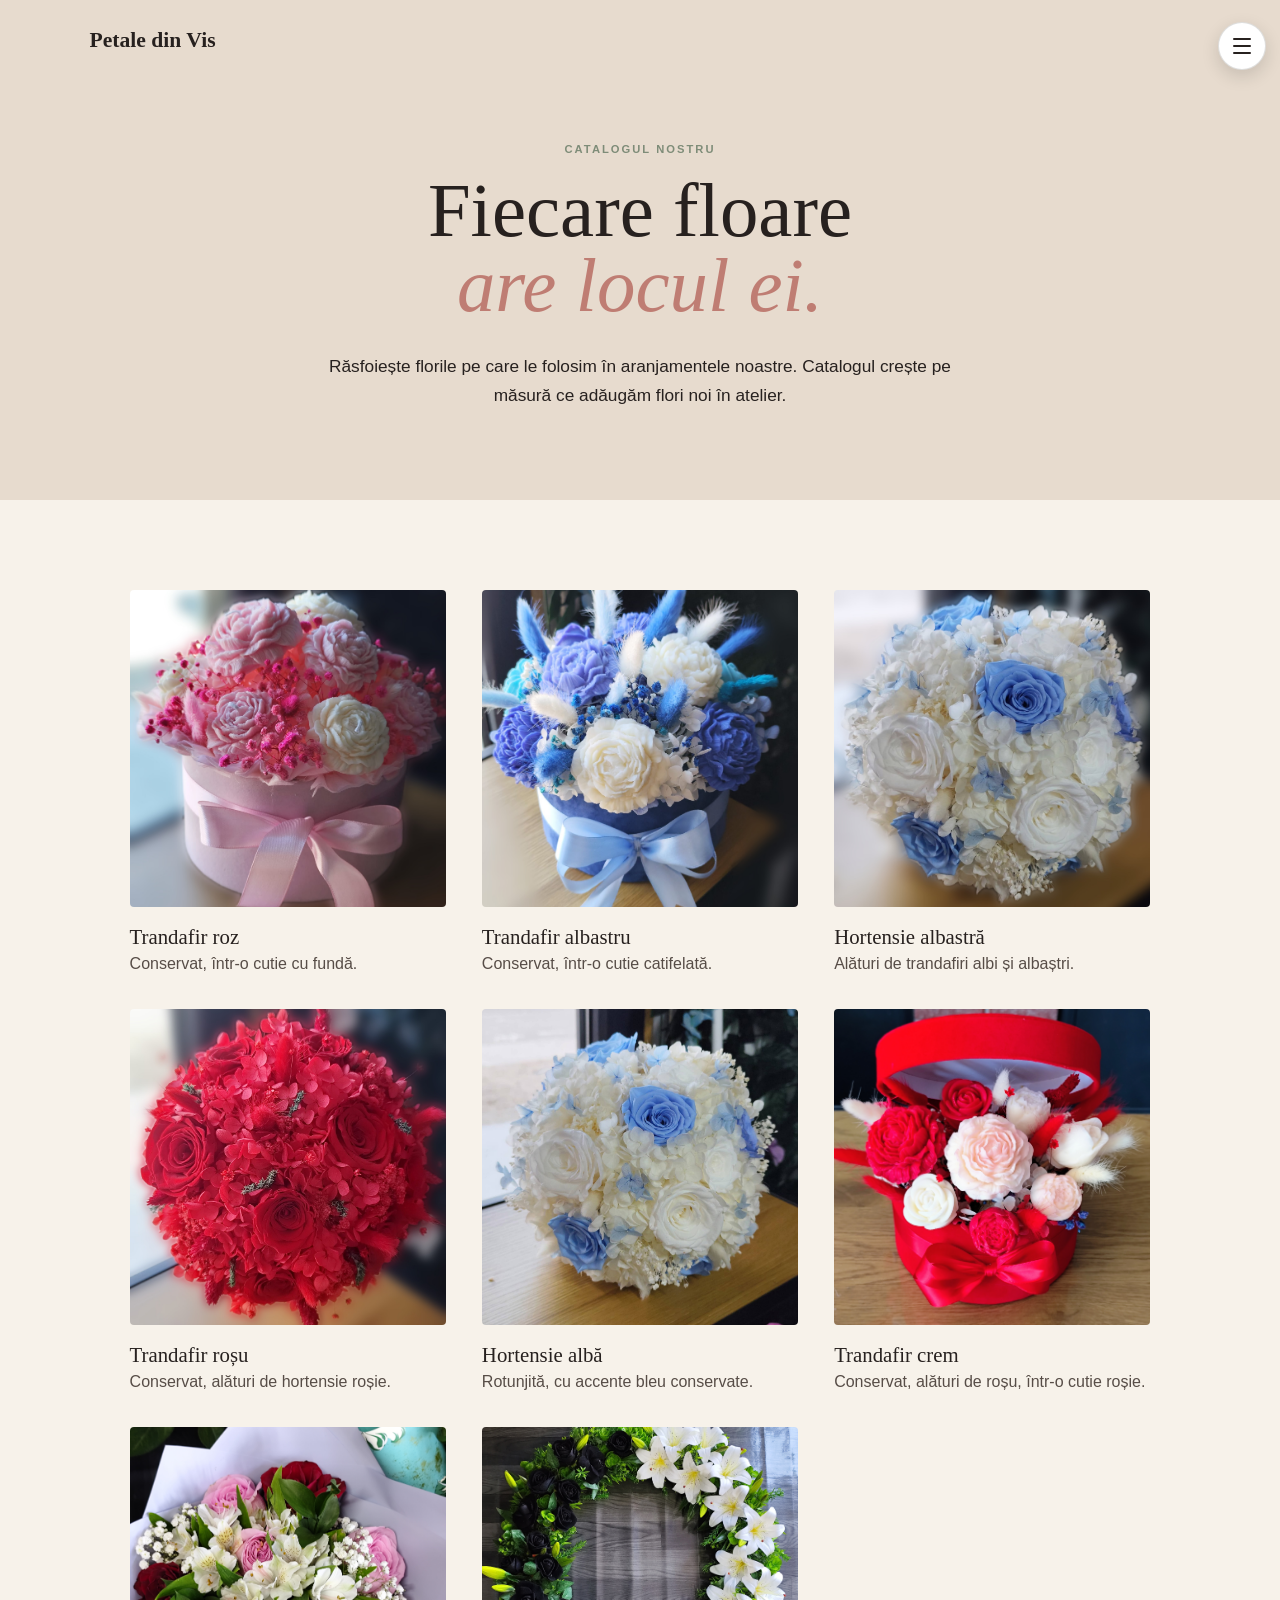
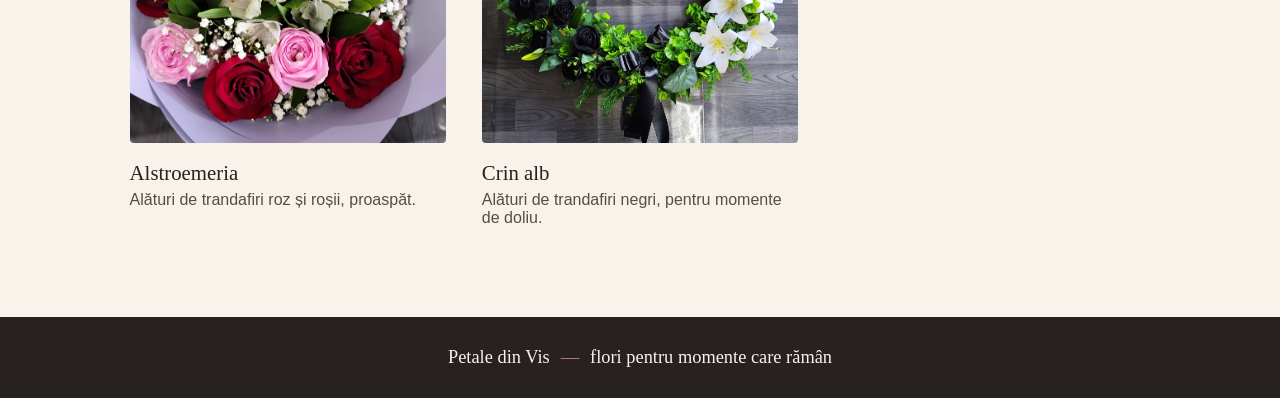
==== catalog.html @ 4c02d222 "Add four new bouquets to the catalog Rename uploaded photos to descriptive filenames and add matchin" ====
<!doctype html>
<html lang="ro">
  <head>
    <meta charset="UTF-8" />
    <meta name="viewport" content="width=device-width, initial-scale=1.0, viewport-fit=cover" />
    <title>Catalog — Petale din Vis</title>
    <script>
      (function () {
        try {
          var stored = localStorage.getItem('theme');
          var theme = stored || (window.matchMedia && window.matchMedia('(prefers-color-scheme: dark)').matches ? 'dark' : 'light');
          document.documentElement.setAttribute('data-theme', theme);
        } catch (e) {}
      })();
    </script>
    <link rel="stylesheet" href="style.css" />
  </head>
  <body>
    <button class="menu-toggle" id="menuToggle" type="button" aria-expanded="false" aria-controls="siteMenu" aria-label="Deschide meniul">
      <span></span><span></span><span></span>
    </button>
    <div class="site-menu-backdrop" id="siteMenuBackdrop"></div>
    <div class="site-menu" id="siteMenu" aria-hidden="true">
      <div class="site-menu__group">
        <p class="site-menu__eyebrow">Meniu</p>
        <nav class="site-menu__links" aria-label="Meniu principal">
          <a href="index.html">Acasă</a>
          <a href="index.html#momente">Pentru tine</a>
          <a href="catalog.html">Catalog</a>
          <a href="index.html#contact">Contact</a>
        </nav>
      </div>
      <div class="site-menu__divider" aria-hidden="true"></div>
      <div class="site-menu__group site-menu__group--actions">
        <p class="site-menu__eyebrow">Cont</p>
        <div class="site-menu__actions">
          <div class="account-chip" id="accountChip" hidden>
            <img class="account-chip__avatar" id="accountAvatar" src="" alt="" referrerpolicy="no-referrer" />
            <span class="account-chip__name" id="accountName"></span>
          </div>
          <button class="login-btn" id="loginBtn" type="button">
            <svg class="icon-person" viewBox="0 0 24 24" fill="none" stroke="currentColor" stroke-width="2" stroke-linecap="round" stroke-linejoin="round" aria-hidden="true"><path d="M20 21a8 8 0 0 0-16 0" /><circle cx="12" cy="7" r="4" /></svg>
            <svg class="icon-logout" viewBox="0 0 24 24" fill="none" stroke="currentColor" stroke-width="2" stroke-linecap="round" stroke-linejoin="round" aria-hidden="true"><path d="M9 21H5a2 2 0 0 1-2-2V5a2 2 0 0 1 2-2h4" /><polyline points="16 17 21 12 16 7" /><line x1="21" y1="12" x2="9" y2="12" /></svg>
            <span class="login-btn__label">Log in</span>
          </button>
          <button class="theme-toggle" id="themeToggle" type="button" aria-pressed="false">
            <span class="theme-toggle__label">Mod întunecat</span>
            <span class="theme-toggle__track">
              <span class="theme-toggle__thumb">
                <svg class="icon-sun" viewBox="0 0 24 24" fill="none" stroke="currentColor" stroke-width="2" stroke-linecap="round" stroke-linejoin="round" aria-hidden="true"><circle cx="12" cy="12" r="4" /><path d="M12 2v2M12 20v2M4.9 4.9l1.4 1.4M17.7 17.7l1.4 1.4M2 12h2M20 12h2M4.9 19.1l1.4-1.4M17.7 6.3l1.4-1.4" /></svg>
                <svg class="icon-moon" viewBox="0 0 24 24" fill="none" stroke="currentColor" stroke-width="2" stroke-linecap="round" stroke-linejoin="round" aria-hidden="true"><path d="M20 14.5A8 8 0 1 1 9.5 4a6.5 6.5 0 0 0 10.5 10.5z" /></svg>
              </span>
            </span>
          </button>
        </div>
      </div>
    </div>
    <div class="login-modal" id="loginModal" aria-hidden="true">
      <div class="login-modal__panel" role="dialog" aria-modal="true" aria-labelledby="loginModalTitle">
        <p class="login-modal__eyebrow">Cont Petale din Vis</p>
        <h3 id="loginModalTitle">Autentificare</h3>
        <p>Alege cum vrei să te conectezi. Contul complet va fi disponibil în curând.</p>
        <button class="google-btn" id="googleSignInBtn" type="button">
          <svg viewBox="0 0 18 18" aria-hidden="true"><path fill="#4285F4" d="M17.64 9.2c0-.64-.06-1.25-.16-1.84H9v3.48h4.84a4.14 4.14 0 0 1-1.8 2.72v2.26h2.9c1.7-1.57 2.68-3.87 2.68-6.62z"/><path fill="#34A853" d="M9 18c2.43 0 4.47-.8 5.96-2.18l-2.9-2.26c-.8.54-1.84.86-3.06.86-2.35 0-4.34-1.59-5.05-3.72H.9v2.33A9 9 0 0 0 9 18z"/><path fill="#FBBC05" d="M3.95 10.7A5.4 5.4 0 0 1 3.66 9c0-.59.1-1.17.29-1.7V4.97H.9A9 9 0 0 0 0 9c0 1.45.35 2.83.9 4.03l3.05-2.33z"/><path fill="#EA4335" d="M9 3.58c1.32 0 2.5.45 3.44 1.35l2.58-2.58C13.46.89 11.43 0 9 0A9 9 0 0 0 .9 4.97l3.05 2.33C4.66 5.17 6.65 3.58 9 3.58z"/></svg>
          <span>Continuă cu Google</span>
        </button>
        <p class="login-modal__note" id="googleSignInNote"></p>
        <button class="login-modal__close" id="loginModalClose" type="button" hidden>Am înțeles</button>
      </div>
    </div>

    <header class="catalog-hero">
      <nav class="nav">
        <a class="brand" href="index.html">Petale din Vis</a>
      </nav>
      <div class="catalog-intro">
        <p class="eyebrow">CATALOGUL NOSTRU</p>
        <h1>Fiecare floare<br /><em>are locul ei.</em></h1>
        <p class="intro">Răsfoiește florile pe care le folosim în aranjamentele noastre. Catalogul crește pe măsură ce adăugăm flori noi în atelier.</p>
      </div>
    </header>

    <main>
      <section class="catalog-grid">
        <article class="catalog-item">
          <img class="photo" src="buchet-roz-cutie.jpg" alt="Trandafir roz conservat" />
          <h3>Trandafir roz</h3>
          <p>Conservat, într-o cutie cu fundă.</p>
        </article>
        <article class="catalog-item">
          <img class="photo" src="buchet-albastru-cutie.jpg" alt="Trandafir albastru conservat" />
          <h3>Trandafir albastru</h3>
          <p>Conservat, într-o cutie catifelată.</p>
        </article>
        <article class="catalog-item">
          <img class="photo" src="buchet-albastru.jpg" alt="Hortensie și trandafiri albaștri" />
          <h3>Hortensie albastră</h3>
          <p>Alături de trandafiri albi și albaștri.</p>
        </article>
        <article class="catalog-item">
          <img class="photo" src="buchet-rosu.jpg" alt="Trandafir roșu conservat" />
          <h3>Trandafir roșu</h3>
          <p>Conservat, alături de hortensie roșie.</p>
        </article>
        <article class="catalog-item">
          <img class="photo" src="buchet-alb-bleu.jpg" alt="Buchet rotund cu hortensii albe și trandafiri bleu" />
          <h3>Hortensie albă</h3>
          <p>Rotunjită, cu accente bleu conservate.</p>
        </article>
        <article class="catalog-item">
          <img class="photo" src="cutie-rosie.jpg" alt="Trandafiri conservați într-o cutie catifelată roșie" />
          <h3>Trandafir crem</h3>
          <p>Conservat, alături de roșu, într-o cutie roșie.</p>
        </article>
        <article class="catalog-item">
          <img class="photo" src="buchet-roz-rosu.jpg" alt="Buchet cu trandafiri roz și roșii și alstroemeria" />
          <h3>Alstroemeria</h3>
          <p>Alături de trandafiri roz și roșii, proaspăt.</p>
        </article>
        <article class="catalog-item">
          <img class="photo" src="coroana-funerara.jpg" alt="Coroană cu trandafiri negri și crini albi" />
          <h3>Crin alb</h3>
          <p>Alături de trandafiri negri, pentru momente de doliu.</p>
        </article>
      </section>
    </main>

    <footer>Petale din Vis <span>—</span> flori pentru momente care rămân</footer>
    <script src="script.js"></script>
  </body>
</html>
---- style.css ----
:root {
  --ink: #27211f;
  --paper: #f7f2ea;
  --rose: #bf7d73;
  --sage: #7e8c78;
  --bg-alt: #e7dbce;
  --muted: #574d47;
  --muted-2: #8a8078;
  --border: rgba(39, 33, 31, .18);
  --footer-bg: #27211f;
  --footer-text: #f7f2ea;
  --contact-bg: var(--sage);
  --contact-text: var(--paper);
  --surface: #ffffff;
  --surface-border: rgba(39, 33, 31, .15);
  --button-bg: #27211f;
  --button-text: #ffffff;
}

:root[data-theme="dark"] {
  --ink: #f1ebe2;
  --paper: #1b1815;
  --rose: #e2998c;
  --sage: #9aa792;
  --bg-alt: #24201d;
  --muted: #cdc2b5;
  --muted-2: #a89e91;
  --border: rgba(241, 235, 226, .18);
  --footer-bg: #100e0c;
  --footer-text: #f1ebe2;
  --contact-bg: #3c4638;
  --contact-text: #f1ebe2;
  --surface: #262220;
  --surface-border: rgba(241, 235, 226, .16);
  --button-bg: #f1ebe2;
  --button-text: #1b1815;
}

* { box-sizing: border-box; }
html { scroll-behavior: smooth; }
body { margin: 0; background: var(--paper); color: var(--ink); font-family: Arial, Helvetica, sans-serif; transition: background-color .25s ease, color .25s ease; }
.hero { min-height: 800px; padding: 28px 7vw 70px; position: relative; overflow: hidden; }
.nav { display: flex; align-items: center; justify-content: space-between; gap: 12px 20px; flex-wrap: wrap; font-size: .75rem; font-weight: 700; letter-spacing: .11em; text-transform: uppercase; }
.nav a { color: inherit; text-decoration: none; }
.brand { font-family: Georgia, "Times New Roman", serif; font-size: 1.35rem; font-weight: bold; letter-spacing: 0; text-transform: none; }
.hero-copy { max-width: 610px; margin: 150px 0 0 4vw; position: relative; z-index: 1; }
.eyebrow { color: var(--sage); font-size: .7rem; font-weight: 700; letter-spacing: .18em; }
h1, h2 { font-family: Georgia, "Times New Roman", serif; font-weight: normal; line-height: 1.1; }
h1 { font-size: clamp(3.8rem, 8vw, 7.2rem); line-height: .98; margin: 18px 0 28px; }
h1 em { color: var(--rose); }
.intro { max-width: 440px; font-size: 1.08rem; line-height: 1.7; }
.hero-buttons { display: flex; gap: 16px; flex-wrap: wrap; }
.button { display: inline-block; background: var(--button-bg); color: var(--button-text); border: 1px solid var(--button-bg); margin-top: 20px; padding: 15px 24px; font-size: .8rem; letter-spacing: .08em; text-decoration: none; text-transform: uppercase; transition: background-color .25s ease, color .25s ease, border-color .25s ease; }
.button-outline { background: transparent; color: var(--ink); border-color: var(--ink); }
.photo { display: block; width: 100%; height: 100%; object-fit: cover; border-radius: 4px; }
.about, .moments, .catalog-hero, .catalog-grid, .gallery { transition: background-color .25s ease; }
:root[data-theme="dark"] .photo { filter: brightness(.92) saturate(1.02); }
.hero-slot { width: min(42vw, 620px); height: 650px; position: absolute; right: 6vw; top: 50%; transform: translateY(-50%); }
.about { background: var(--bg-alt); display: grid; gap: clamp(42px, 8vw, 130px); grid-template-columns: minmax(220px, 390px) minmax(280px, 600px); align-items: center; padding: 110px 12vw; }
.small-slot { height: 360px; }
.about-copy h2 { font-size: clamp(2.5rem, 4vw, 4.2rem); margin: 15px 0 24px; }
.about-copy p:not(.eyebrow) { line-height: 1.8; max-width: 570px; }
.gallery { padding: 110px 7vw; }
.gallery-heading { text-align: center; max-width: 960px; margin: 0 auto; }
.gallery-heading .eyebrow { display: flex; align-items: center; justify-content: center; gap: 20px; font-size: clamp(2rem, 3.4vw, 3rem); font-family: Georgia, "Times New Roman", serif; font-weight: normal; color: var(--rose); letter-spacing: .04em; text-transform: none; margin-bottom: 22px; white-space: nowrap; }
.gallery-heading .eyebrow::before, .gallery-heading .eyebrow::after { content: ""; width: 40px; height: 2px; background: var(--rose); }
.gallery-heading .gallery-note { color: var(--muted-2); font-size: .95rem; }
.gallery-grid { display: grid; grid-template-columns: 1fr 1fr; align-items: center; gap: 16px; max-width: 1100px; margin: 60px auto 0; }
.gallery-grid .photo { height: auto; object-fit: contain; }
.moments { background: var(--bg-alt); padding: 110px 7vw; }
.moments-intro { max-width: 640px; margin: 0 auto 70px; text-align: center; }
.moments-intro h2 { font-size: clamp(2.5rem, 4.3vw, 4.2rem); margin: 15px 0 24px; }
.moments-intro p:not(.eyebrow) { line-height: 1.8; color: var(--muted); }
.moment-list { display: grid; grid-template-columns: repeat(3, 1fr); gap: 40px; max-width: 1100px; margin: 0 auto; }
.moment-list article { border-top: 1px solid var(--border); padding-top: 22px; }
.moment-list span { font-family: Georgia, "Times New Roman", serif; font-size: 2.4rem; color: var(--rose); }
.moment-list h3 { font-family: Georgia, "Times New Roman", serif; font-weight: normal; font-size: 1.5rem; margin: 10px 0 14px; }
.moment-list p { line-height: 1.7; color: var(--muted); }
.process { display: grid; grid-template-columns: minmax(140px, 260px) minmax(280px, 640px); gap: clamp(30px, 6vw, 100px); align-items: start; padding: 110px 12vw; }
.process-number { font-family: Georgia, "Times New Roman", serif; font-size: clamp(2.6rem, 5vw, 4.4rem); color: var(--sage); }
.process-copy h2 { font-size: clamp(2.5rem, 4vw, 4.2rem); margin: 15px 0 24px; }
.process-copy p { line-height: 1.8; max-width: 560px; }
.contact { background: var(--contact-bg); color: var(--contact-text); padding: 100px 12vw; display: grid; grid-template-columns: 1.2fr 1fr; gap: 80px; align-items: center; transition: background-color .25s ease, color .25s ease; }
.contact .eyebrow { color: #dce1d4; }
.contact h2 { font-size: clamp(3.2rem, 5vw, 5.8rem); margin: 18px 0 0; }
.contact h2 em { color: #f1c6bd; }
.contact-details { border-top: 1px solid rgba(255,255,255,.45); }
.contact-details div { display: flex; flex-direction: column; gap: 8px; padding: 22px 0; border-bottom: 1px solid rgba(255,255,255,.45); }
.contact-details span { font-size: .7rem; font-weight: 700; letter-spacing: .13em; text-transform: uppercase; color: #dce1d4; }
.contact-details strong { font-family: Georgia, "Times New Roman", serif; font-size: 1.35rem; font-weight: normal; }
footer { background: var(--footer-bg); color: var(--footer-text); padding: 30px 7vw; text-align: center; font-family: Georgia, "Times New Roman", serif; font-size: 1.15rem; transition: background-color .25s ease, color .25s ease; }
footer span { color: var(--rose); padding: 0 .4rem; }
.catalog-hero { background: var(--bg-alt); padding: 28px 7vw 90px; }
.catalog-intro { max-width: 640px; margin: 90px auto 0; text-align: center; }
.catalog-intro h1 { font-size: clamp(3rem, 6vw, 5.2rem); }
.catalog-intro .intro { max-width: 100%; margin: 0 auto; }
.catalog-grid { display: grid; grid-template-columns: repeat(auto-fit, minmax(240px, 1fr)); gap: 36px; max-width: 1200px; margin: 0 auto; padding: 90px 7vw; }
.catalog-item .photo { height: auto; aspect-ratio: 1 / 1; }
.catalog-item h3 { font-family: Georgia, "Times New Roman", serif; font-weight: normal; font-size: 1.3rem; margin: 18px 0 6px; }
.catalog-item p { color: var(--muted); margin: 0; }

.menu-toggle { position: fixed; top: max(22px, env(safe-area-inset-top)); right: max(14px, env(safe-area-inset-right)); width: 48px; height: 48px; display: flex; flex-direction: column; align-items: center; justify-content: center; gap: 5px; background: var(--surface); border: 1px solid var(--surface-border); border-radius: 50%; cursor: pointer; z-index: 1002; padding: 0; box-shadow: 0 6px 18px rgba(0,0,0,.14); transition: box-shadow .2s ease, transform .2s ease, background-color .25s ease, border-color .25s ease; }
.menu-toggle:hover { box-shadow: 0 8px 22px rgba(0,0,0,.18); transform: translateY(-1px); }
.menu-toggle:focus-visible { outline: 2px solid var(--rose); outline-offset: 3px; }
.menu-toggle span { width: 18px; height: 2px; border-radius: 2px; background: var(--ink); transition: transform .3s ease, opacity .2s ease, background-color .25s ease; }
.menu-toggle[aria-expanded="true"] span:nth-child(1) { transform: translateY(7px) rotate(45deg); }
.menu-toggle[aria-expanded="true"] span:nth-child(2) { opacity: 0; }
.menu-toggle[aria-expanded="true"] span:nth-child(3) { transform: translateY(-7px) rotate(-45deg); }

.site-menu-backdrop { position: fixed; inset: 0; background: rgba(15, 12, 10, .35); z-index: 999; opacity: 0; visibility: hidden; transition: opacity .3s ease, visibility 0s linear .3s; }
.site-menu-backdrop.is-open { opacity: 1; visibility: visible; transition: opacity .3s ease; }

.site-menu { position: fixed; top: 0; left: 0; right: 0; height: 20vh; background: var(--paper); background-image: linear-gradient(180deg, var(--surface) 0%, var(--paper) 100%); border-bottom: 1px solid var(--surface-border); box-shadow: 0 24px 48px rgba(0,0,0,.2); z-index: 1000; display: flex; align-items: center; gap: 5vw; padding: 26px 7vw; padding-right: calc(7vw + 68px); padding-top: max(26px, env(safe-area-inset-top)); transform: translateY(-100%); opacity: 0; visibility: hidden; overflow-y: auto; transition: transform .35s cubic-bezier(.22,1,.36,1), opacity .3s ease, visibility 0s linear .35s, background-color .25s ease; }
.site-menu.is-open { transform: translateY(0); opacity: 1; visibility: visible; transition: transform .35s cubic-bezier(.22,1,.36,1), opacity .3s ease, background-color .25s ease; }
.site-menu::before { content: ""; position: absolute; top: 0; left: 0; right: 0; height: 3px; background: linear-gradient(90deg, var(--rose), var(--sage)); }

.site-menu__group { display: flex; flex-direction: column; gap: 14px; }
.site-menu__eyebrow { color: var(--sage); font-size: .66rem; font-weight: 700; letter-spacing: .18em; text-transform: uppercase; }
.site-menu__divider { align-self: stretch; width: 1px; background: var(--surface-border); }

.site-menu__links { display: flex; flex-wrap: wrap; gap: 10px 30px; font-family: Georgia, "Times New Roman", serif; font-size: 1.1rem; }
.site-menu__links a { position: relative; color: var(--ink); text-decoration: none; padding-bottom: 3px; opacity: 0; transform: translateY(6px); transition: color .2s ease; }
.site-menu__links a::after { content: ""; position: absolute; left: 0; bottom: 0; width: 0; height: 1px; background: var(--rose); transition: width .25s ease; }
.site-menu__links a:hover { color: var(--rose); }
.site-menu__links a:hover::after { width: 100%; }
.site-menu.is-open .site-menu__links a { animation: menuLinkIn .4s ease forwards; }
.site-menu.is-open .site-menu__links a:nth-child(1) { animation-delay: .05s; }
.site-menu.is-open .site-menu__links a:nth-child(2) { animation-delay: .1s; }
.site-menu.is-open .site-menu__links a:nth-child(3) { animation-delay: .15s; }
.site-menu.is-open .site-menu__links a:nth-child(4) { animation-delay: .2s; }
@keyframes menuLinkIn { to { opacity: 1; transform: translateY(0); } }

.site-menu__group--actions { margin-left: auto; }
.site-menu__actions { display: flex; align-items: center; gap: 14px; flex-wrap: wrap; }
.login-btn { display: inline-flex; align-items: center; gap: 8px; background: transparent; border: 1px solid var(--ink); color: var(--ink); padding: 10px 18px; font-size: .72rem; font-weight: 700; letter-spacing: .08em; text-transform: uppercase; cursor: pointer; border-radius: 999px; transition: background-color .2s ease, color .2s ease, border-color .25s ease; }
.login-btn:hover { background: var(--ink); color: var(--paper); }
.login-btn svg { width: 15px; height: 15px; flex-shrink: 0; }
.login-btn .icon-logout { display: none; }
.login-btn.is-authed .icon-person { display: none; }
.login-btn.is-authed .icon-logout { display: block; }

.account-chip { display: flex; align-items: center; gap: 9px; padding: 4px 14px 4px 4px; border-radius: 999px; background: var(--surface); border: 1px solid var(--surface-border); }
.account-chip[hidden] { display: none; }
.account-chip__avatar { width: 28px; height: 28px; border-radius: 50%; object-fit: cover; display: block; background: var(--bg-alt); }
.account-chip__name { font-size: .78rem; font-weight: 600; color: var(--ink); max-width: 140px; overflow: hidden; text-overflow: ellipsis; white-space: nowrap; }

.theme-toggle { display: flex; align-items: center; gap: 8px; background: transparent; border: 1px solid var(--surface-border); color: var(--ink); padding: 5px; border-radius: 999px; cursor: pointer; }
.theme-toggle__track { position: relative; width: 42px; height: 24px; border-radius: 999px; background: var(--bg-alt); transition: background-color .25s ease; }
.theme-toggle__thumb { position: absolute; top: 2px; left: 2px; width: 20px; height: 20px; border-radius: 50%; background: var(--surface); box-shadow: 0 2px 6px rgba(0,0,0,.25); display: flex; align-items: center; justify-content: center; transition: transform .25s ease, background-color .25s ease; }
.theme-toggle__thumb svg { width: 12px; height: 12px; color: var(--rose); position: absolute; }
.theme-toggle__thumb .icon-moon { display: none; }
.theme-toggle[aria-pressed="true"] .theme-toggle__thumb { transform: translateX(18px); }
.theme-toggle[aria-pressed="true"] .theme-toggle__thumb .icon-sun { display: none; }
.theme-toggle[aria-pressed="true"] .theme-toggle__thumb .icon-moon { display: block; }
.theme-toggle__label { font-size: .68rem; font-weight: 700; letter-spacing: .06em; text-transform: uppercase; padding-right: 6px; }

.login-modal { position: fixed; inset: 0; background: rgba(15, 12, 10, .55); z-index: 1100; display: flex; align-items: center; justify-content: center; padding: 20px; opacity: 0; visibility: hidden; transition: opacity .2s ease, visibility 0s linear .2s; }
.login-modal.is-open { opacity: 1; visibility: visible; transition: opacity .2s ease; }
.login-modal__panel { position: relative; background: var(--surface); color: var(--ink); border: 1px solid var(--surface-border); border-radius: 12px; padding: 36px 30px; max-width: 360px; width: 100%; text-align: center; box-shadow: 0 30px 70px rgba(0,0,0,.35); }
.login-modal__panel::before { content: ""; position: absolute; top: 0; left: 16px; right: 16px; height: 3px; border-radius: 0 0 4px 4px; background: linear-gradient(90deg, var(--rose), var(--sage)); }
.login-modal__eyebrow { color: var(--sage); font-size: .66rem; font-weight: 700; letter-spacing: .18em; text-transform: uppercase; margin: 8px 0 10px; }
.login-modal__panel h3 { font-family: Georgia, "Times New Roman", serif; font-weight: normal; font-size: 1.6rem; margin: 0 0 10px; }
.login-modal__panel p { line-height: 1.6; color: var(--muted); margin: 0 0 22px; font-size: .92rem; }
.google-btn { display: flex; align-items: center; justify-content: center; gap: 10px; width: 100%; background: var(--surface); color: var(--ink); border: 1px solid var(--surface-border); padding: 12px 18px; font-size: .82rem; font-weight: 600; letter-spacing: .01em; cursor: pointer; border-radius: 999px; transition: box-shadow .2s ease, transform .15s ease; }
.google-btn:hover { box-shadow: 0 6px 16px rgba(0,0,0,.15); transform: translateY(-1px); }
.google-btn svg { width: 18px; height: 18px; flex-shrink: 0; }
.login-modal__note { font-size: .78rem; color: var(--muted-2); margin: 18px 0; min-height: 1.2em; }
.login-modal__close { background: var(--button-bg); color: var(--button-text); border: none; padding: 11px 22px; font-size: .72rem; font-weight: 700; letter-spacing: .06em; text-transform: uppercase; cursor: pointer; border-radius: 999px; width: 100%; margin-top: 4px; }
.login-modal__close[hidden] { display: none; }
@media (max-width: 720px) {
  body { padding-left: env(safe-area-inset-left); padding-right: env(safe-area-inset-right); }
  .hero { min-height: auto; padding: max(20px, env(safe-area-inset-top)) 6vw 50px; }
  footer { padding-bottom: max(30px, env(safe-area-inset-bottom)); }
  .nav { font-size: .68rem; gap: 10px 16px; }
  .hero-copy { margin: 60px 0 40px; }
  h1 { font-size: clamp(2.6rem, 11vw, 7.2rem); margin: 14px 0 22px; }
  .hero-slot { position: static; top: auto; transform: none; width: 100%; height: 280px; margin-top: 28px; }
  .hero-buttons { margin-top: 4px; }
  .about, .contact, .process { grid-template-columns: 1fr; padding: 60px 8vw; }
  .small-slot { height: 260px; }
  .gallery { padding: 60px 8vw; }
  .gallery-heading .eyebrow { font-size: 1.6rem; white-space: normal; gap: 12px; }
  .gallery-heading .eyebrow::before, .gallery-heading .eyebrow::after { width: 20px; }
  .gallery-grid { grid-template-columns: 1fr; margin-top: 36px; }
  .contact { gap: 40px; }
  .moments { padding: 60px 8vw; }
  .moments-intro { margin-bottom: 40px; }
  .moment-list { grid-template-columns: 1fr; gap: 28px; }
  .process { gap: 18px; }
  .catalog-hero { padding: 20px 6vw 60px; }
  .catalog-intro { margin-top: 60px; }
  .catalog-grid { padding: 60px 8vw; gap: 28px; }
  .menu-toggle { width: 42px; height: 42px; right: max(12px, env(safe-area-inset-right)); }
  .site-menu { height: 15vh; min-height: 260px; flex-direction: column; align-items: flex-start; justify-content: center; gap: 16px; padding: 20px 6vw; padding-right: calc(6vw + 54px); padding-top: max(20px, env(safe-area-inset-top)); }
  .site-menu__divider { display: none; }
  .site-menu__group { gap: 10px; }
  .site-menu__group--actions { margin-left: 0; width: 100%; }
  .site-menu__links { gap: 8px 18px; font-size: .95rem; }
  .site-menu__actions { gap: 12px; }
}
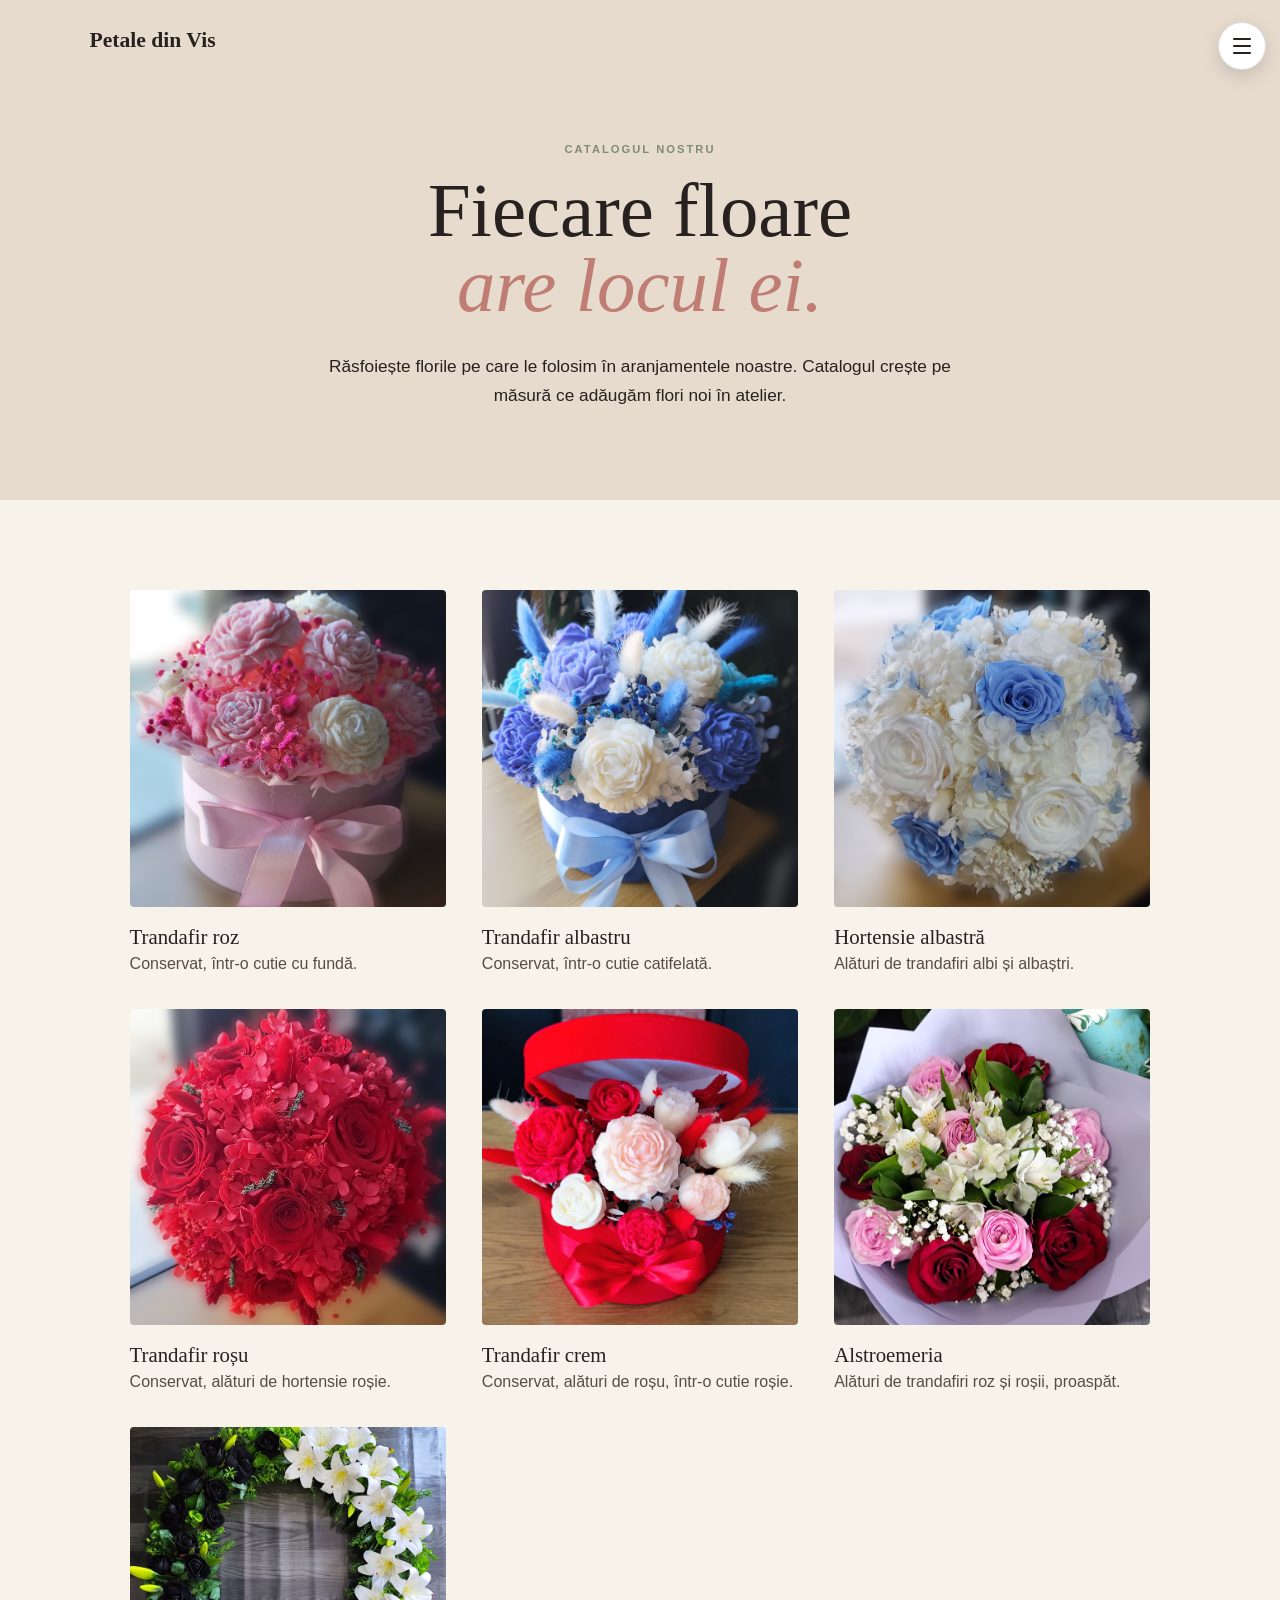
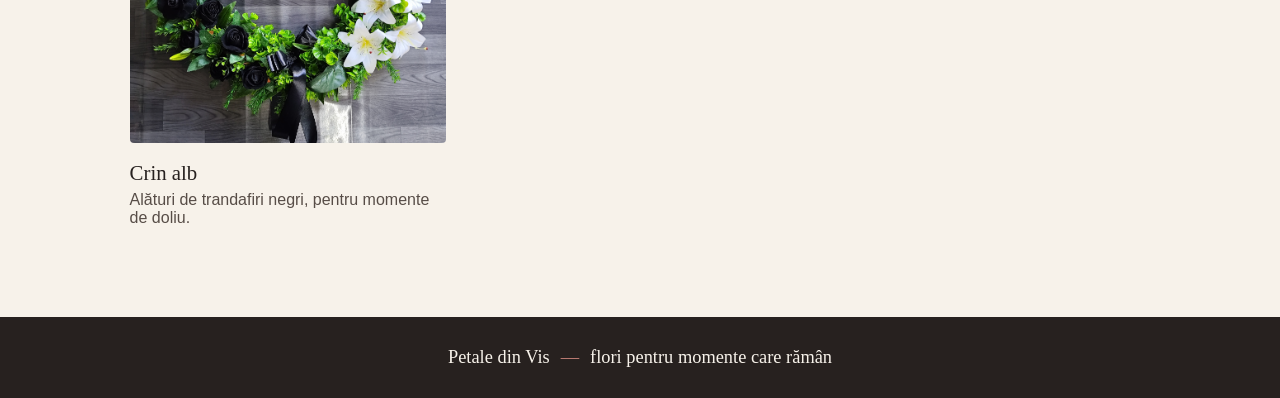
==== commit 8fd76e8f: "Remove duplicate hortensie photo from catalog Co-Authored-By: Claude Sonnet 5 <noreply@anthropic.com" ====
--- a/catalog.html
+++ b/catalog.html
@@ -103,11 +103,6 @@
           <p>Conservat, alături de hortensie roșie.</p>
         </article>
         <article class="catalog-item">
-          <img class="photo" src="buchet-alb-bleu.jpg" alt="Buchet rotund cu hortensii albe și trandafiri bleu" />
-          <h3>Hortensie albă</h3>
-          <p>Rotunjită, cu accente bleu conservate.</p>
-        </article>
-        <article class="catalog-item">
           <img class="photo" src="cutie-rosie.jpg" alt="Trandafiri conservați într-o cutie catifelată roșie" />
           <h3>Trandafir crem</h3>
           <p>Conservat, alături de roșu, într-o cutie roșie.</p>
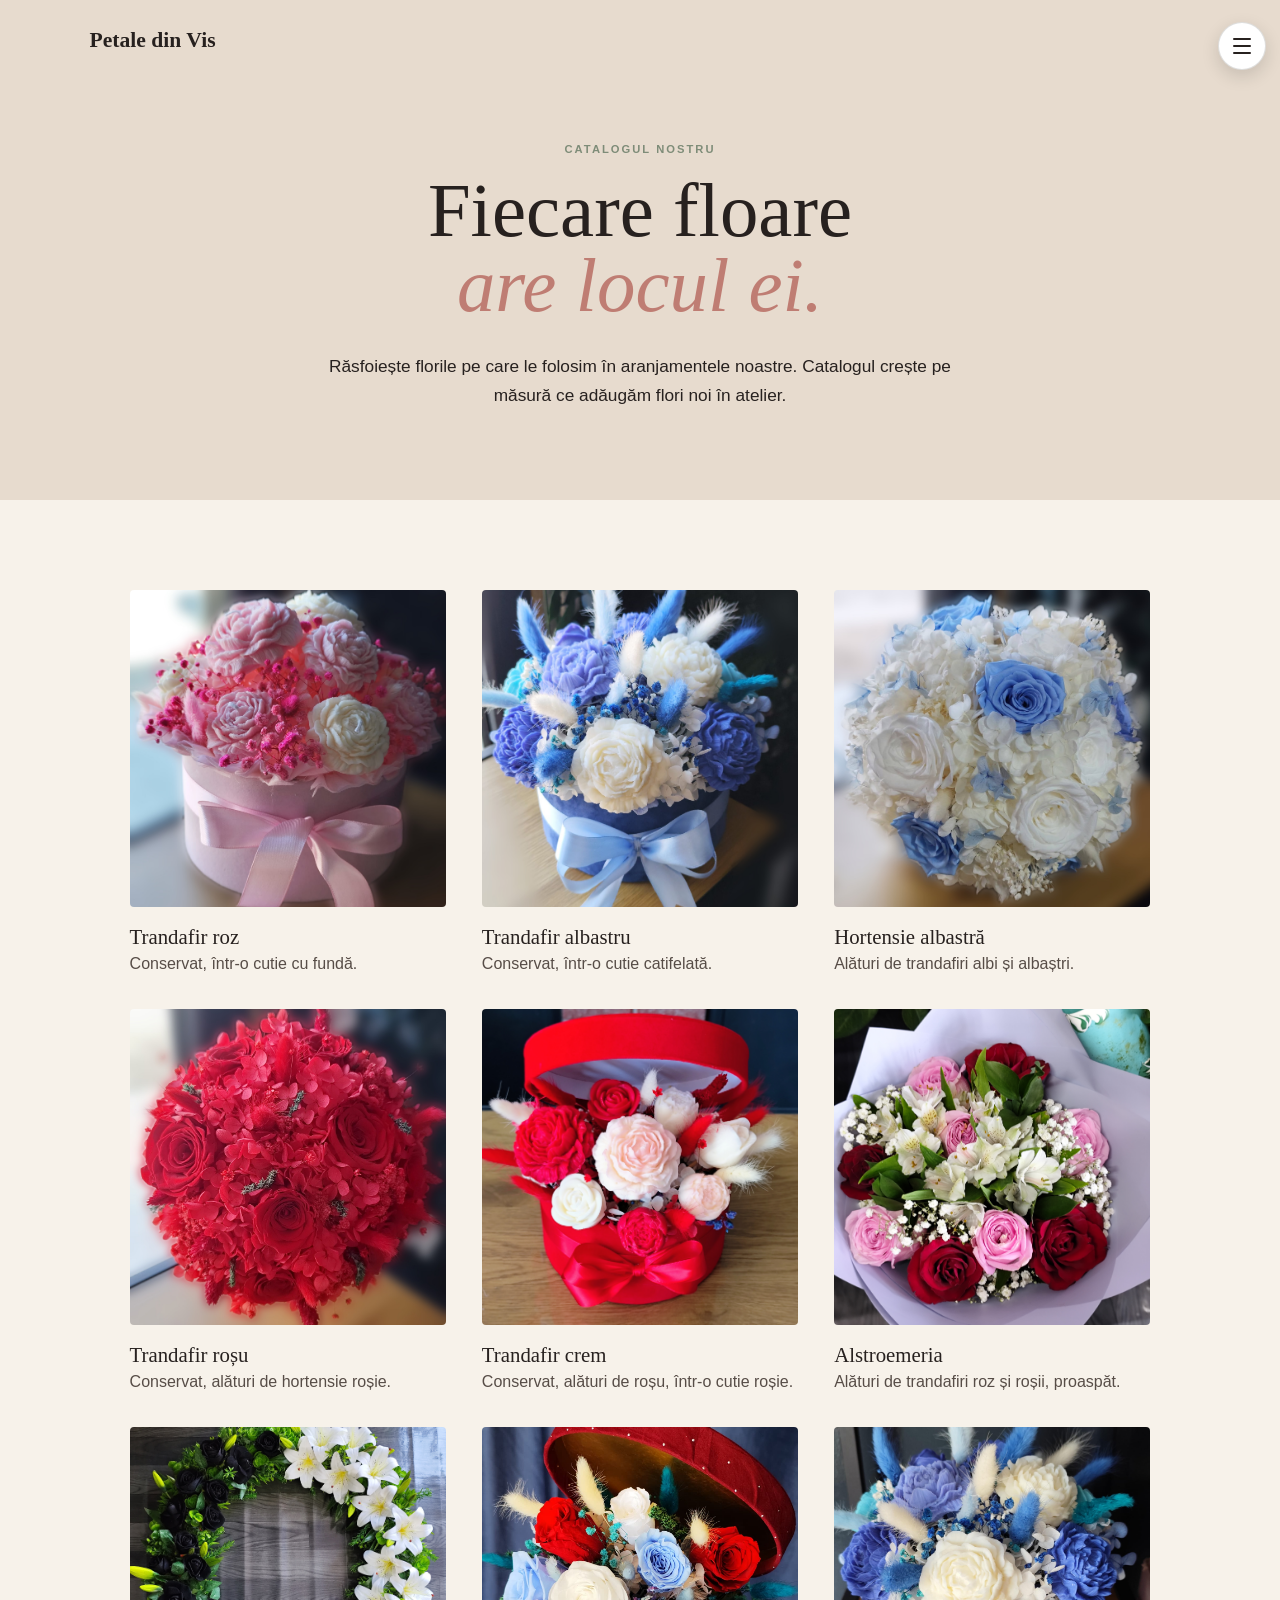
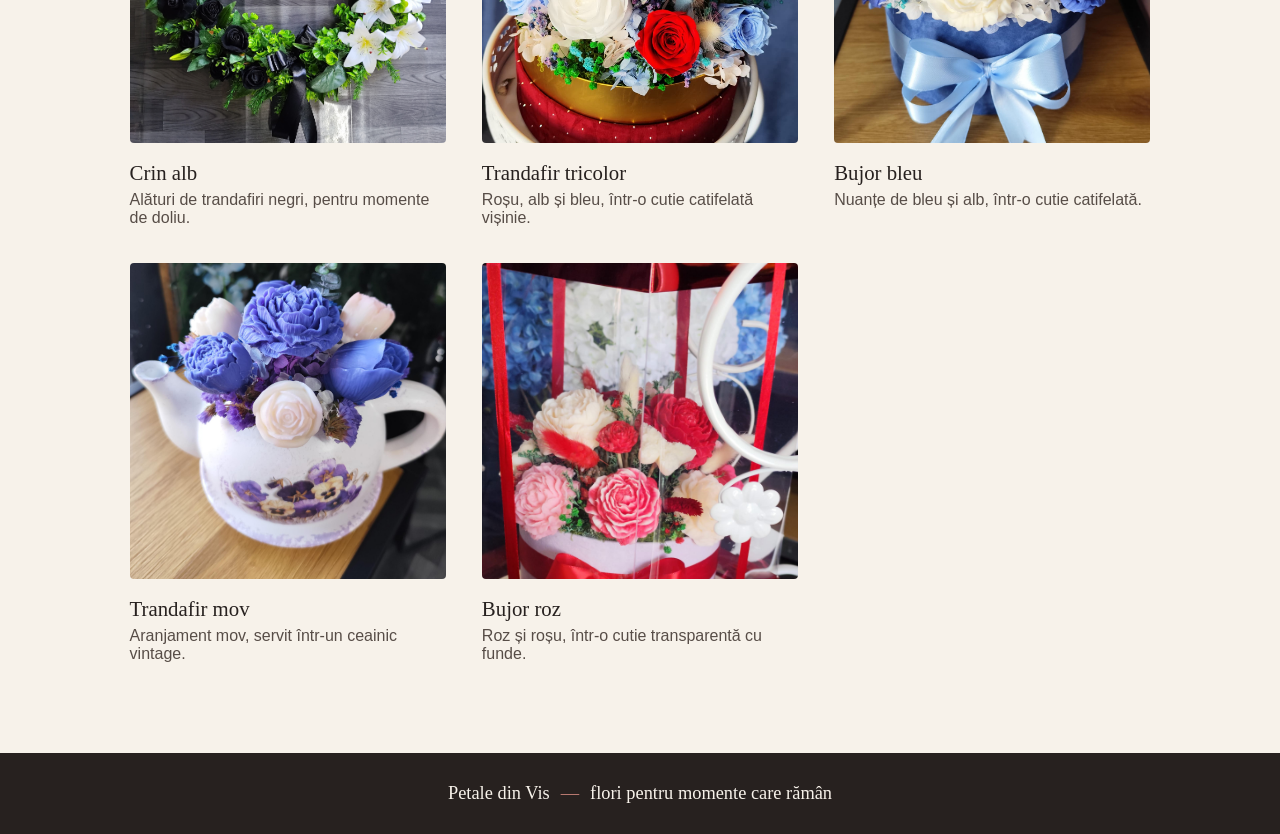
==== commit 3f1d92e5: "Add four more bouquets to the catalog Co-Authored-By: Claude Sonnet 5 <noreply@anthropic.com> Claude" ====
--- a/catalog.html
+++ b/catalog.html
@@ -117,6 +117,26 @@
           <h3>Crin alb</h3>
           <p>Alături de trandafiri negri, pentru momente de doliu.</p>
         </article>
+        <article class="catalog-item">
+          <img class="photo" src="trandafir-tricolor.jpg" alt="Trandafiri roșii, albi și bleu într-o cutie catifelată vișinie" />
+          <h3>Trandafir tricolor</h3>
+          <p>Roșu, alb și bleu, într-o cutie catifelată vișinie.</p>
+        </article>
+        <article class="catalog-item">
+          <img class="photo" src="bujor-bleu.jpg" alt="Bujori bleu și albi într-o cutie catifelată albastră" />
+          <h3>Bujor bleu</h3>
+          <p>Nuanțe de bleu și alb, într-o cutie catifelată.</p>
+        </article>
+        <article class="catalog-item">
+          <img class="photo" src="trandafir-mov.jpg" alt="Aranjament mov într-un ceainic vintage" />
+          <h3>Trandafir mov</h3>
+          <p>Aranjament mov, servit într-un ceainic vintage.</p>
+        </article>
+        <article class="catalog-item">
+          <img class="photo" src="bujor-roz.jpg" alt="Bujori roz și roșii într-o cutie transparentă" />
+          <h3>Bujor roz</h3>
+          <p>Roz și roșu, într-o cutie transparentă cu funde.</p>
+        </article>
       </section>
     </main>
 
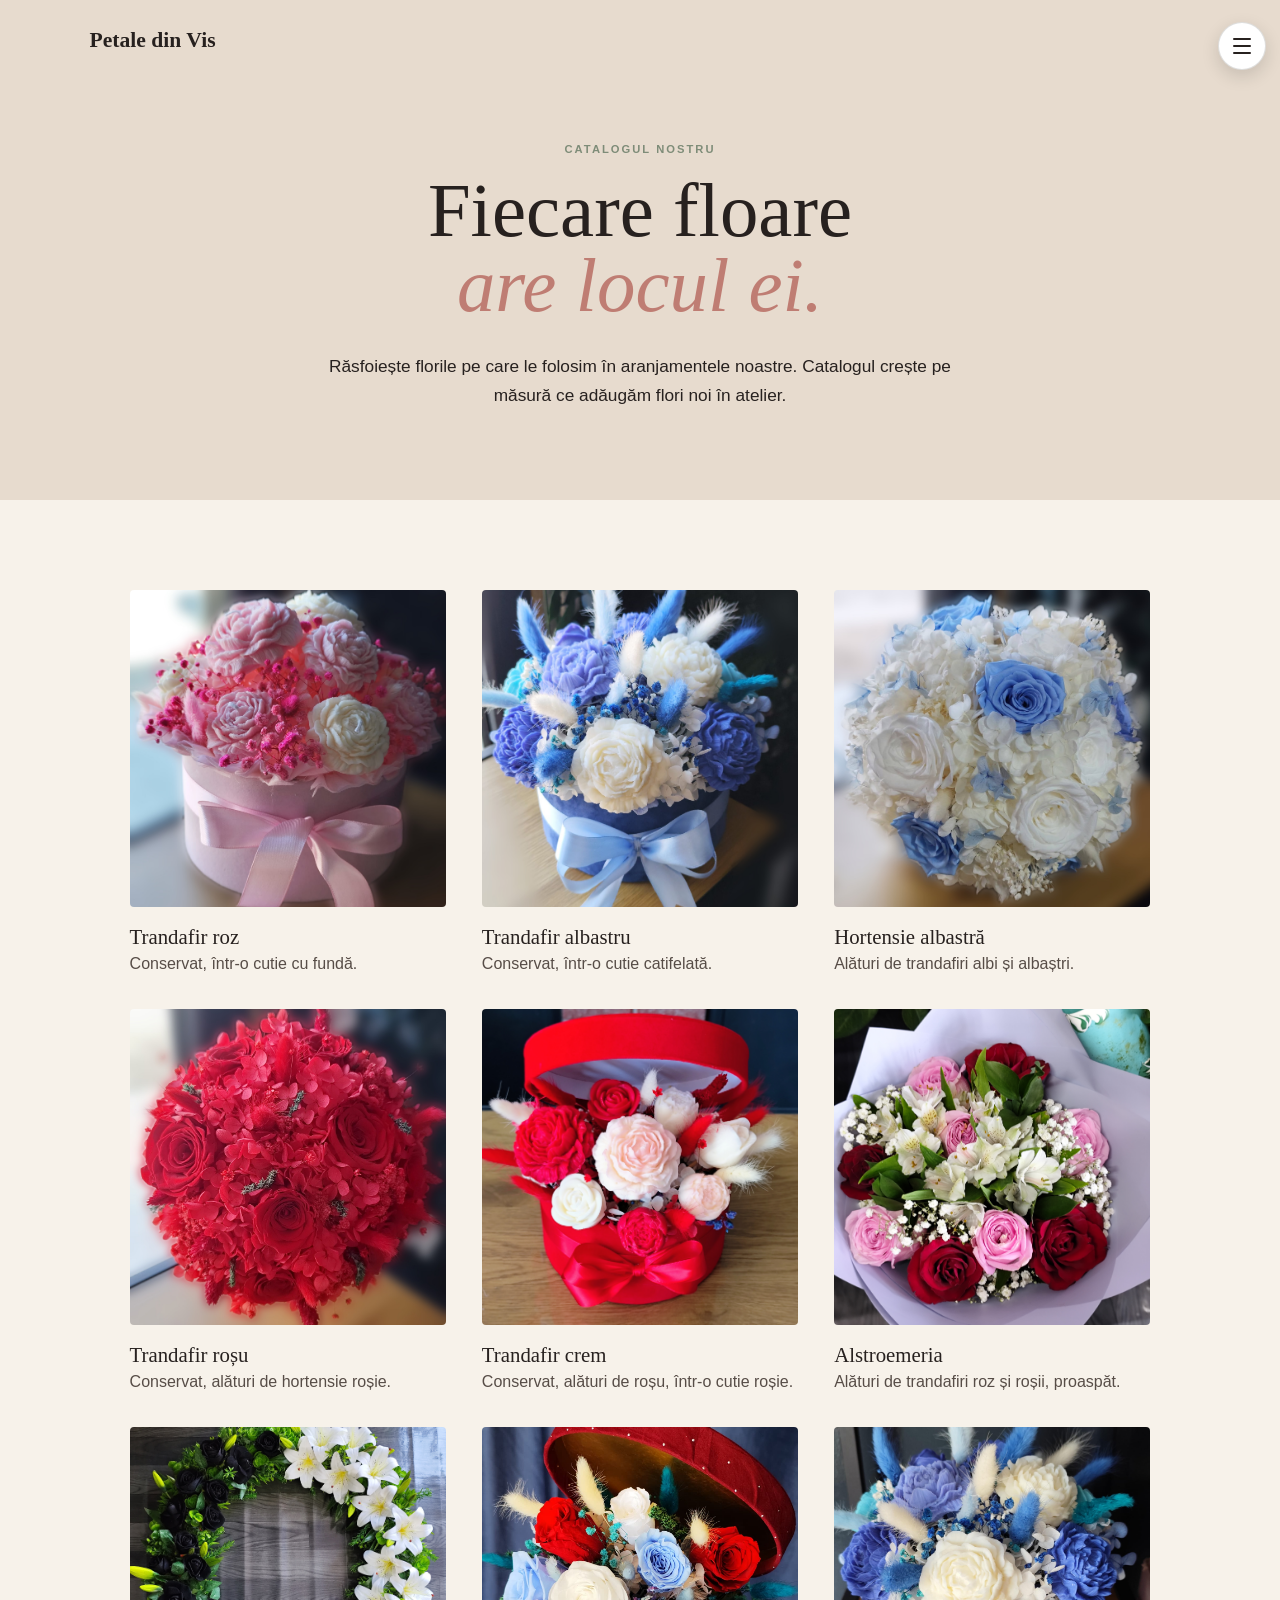
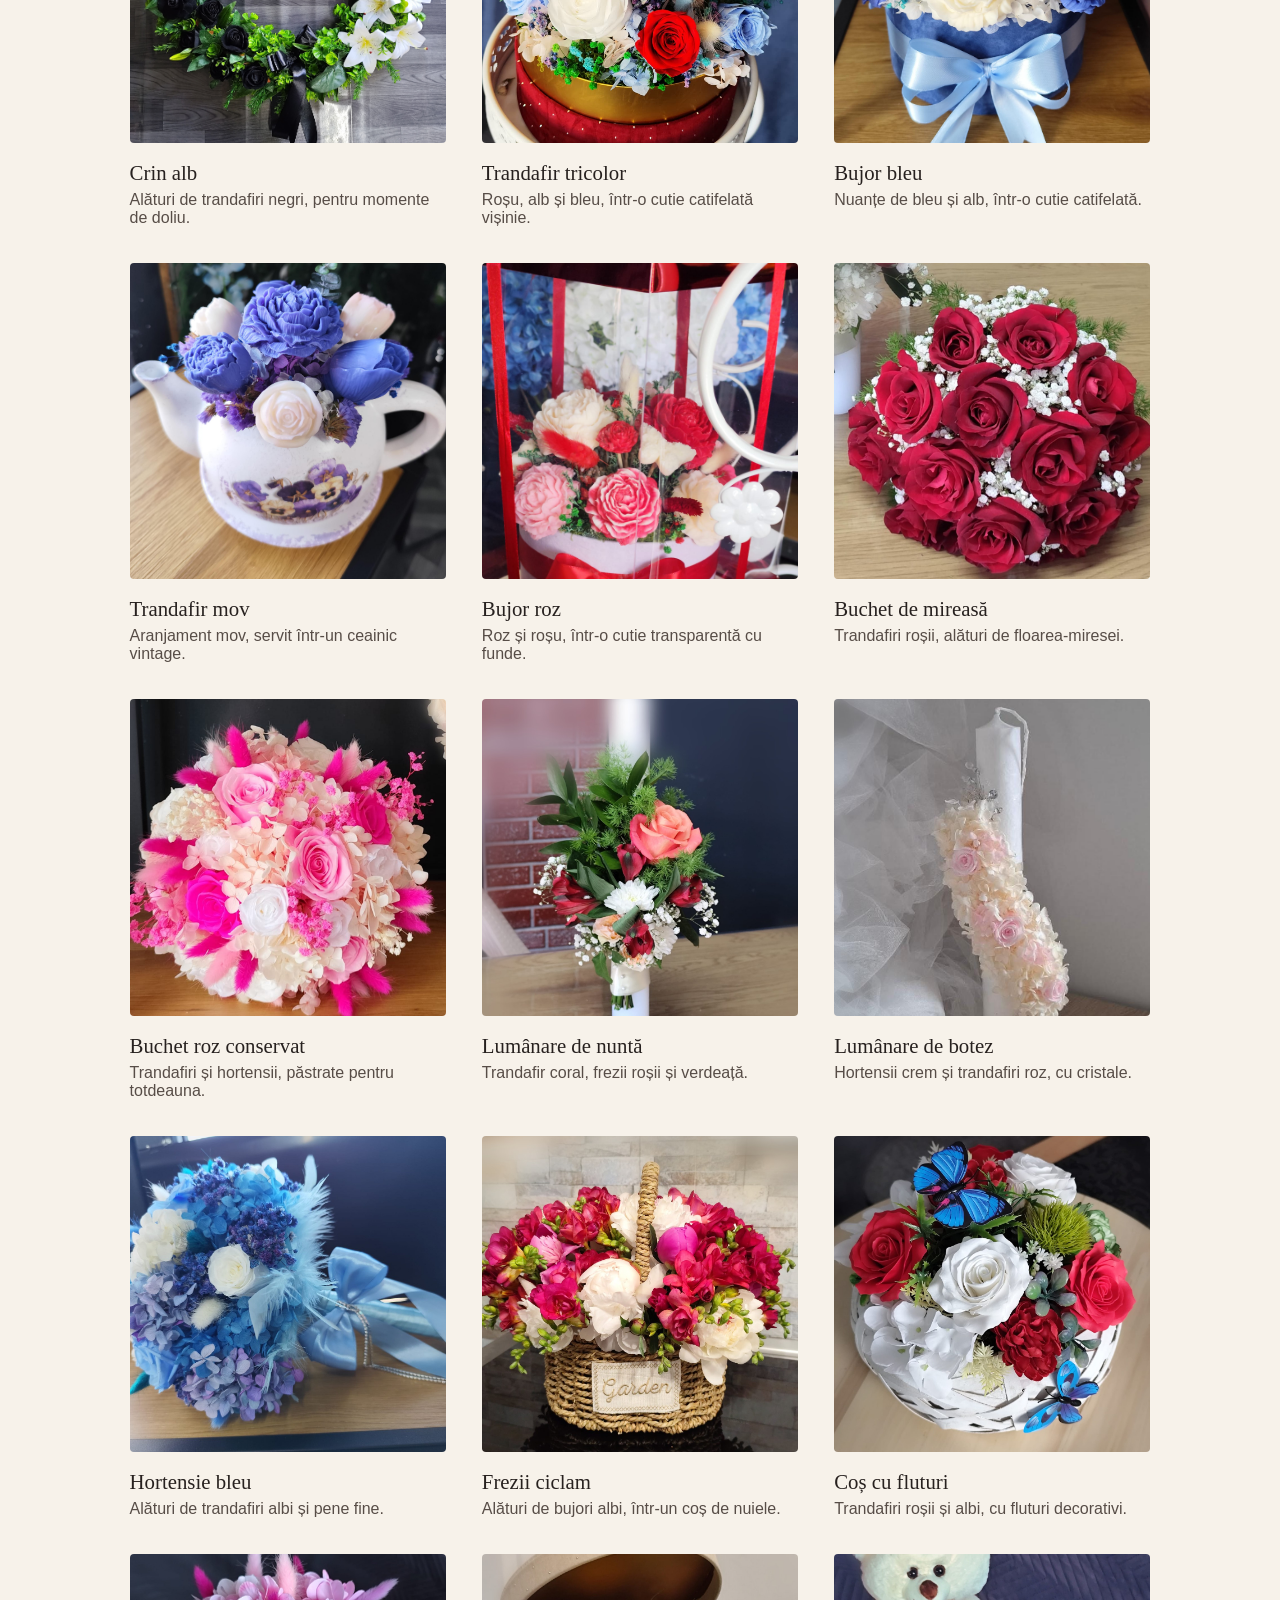
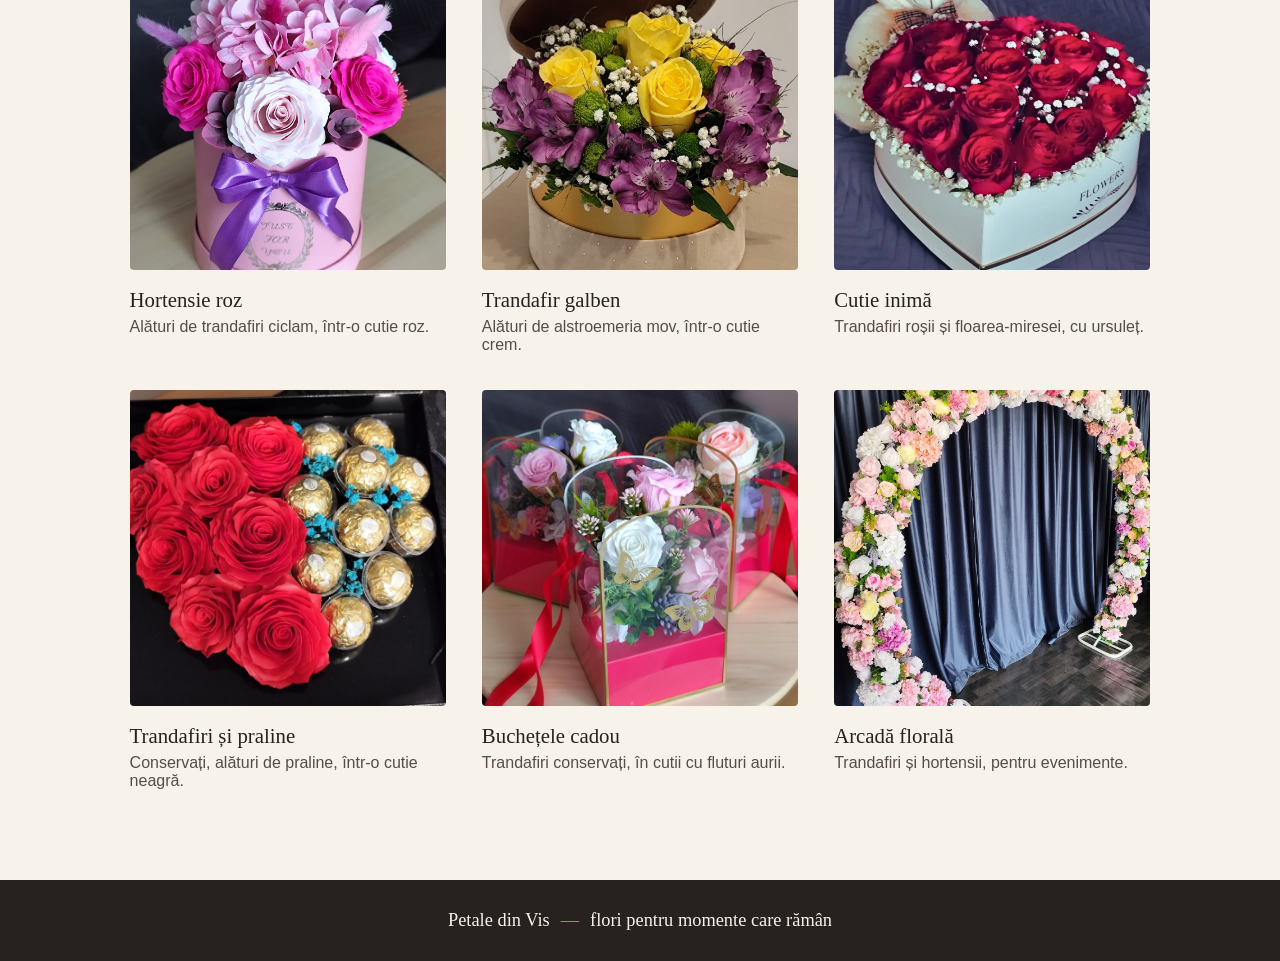
==== commit e889bad2: "Add thirteen arrangements to the catalog with softened backgrounds Background blur is applied where " ====
--- a/catalog.html
+++ b/catalog.html
@@ -137,6 +137,71 @@
           <h3>Bujor roz</h3>
           <p>Roz și roșu, într-o cutie transparentă cu funde.</p>
         </article>
+        <article class="catalog-item">
+          <img class="photo" src="buchet-mireasa-rosu.jpg" alt="Buchet de mireasă cu trandafiri roșii și floarea-miresei" />
+          <h3>Buchet de mireasă</h3>
+          <p>Trandafiri roșii, alături de floarea-miresei.</p>
+        </article>
+        <article class="catalog-item">
+          <img class="photo" src="buchet-mireasa-roz.jpg" alt="Buchet de mireasă roz cu trandafiri și hortensii conservate" />
+          <h3>Buchet roz conservat</h3>
+          <p>Trandafiri și hortensii, păstrate pentru totdeauna.</p>
+        </article>
+        <article class="catalog-item">
+          <img class="photo" src="lumanare-nunta.jpg" alt="Lumânare de nuntă cu trandafir coral și frezii roșii" />
+          <h3>Lumânare de nuntă</h3>
+          <p>Trandafir coral, frezii roșii și verdeață.</p>
+        </article>
+        <article class="catalog-item">
+          <img class="photo" src="lumanare-botez.jpg" alt="Lumânare de botez cu hortensii crem și trandafiri roz" />
+          <h3>Lumânare de botez</h3>
+          <p>Hortensii crem și trandafiri roz, cu cristale.</p>
+        </article>
+        <article class="catalog-item">
+          <img class="photo" src="buchet-hortensie-bleu.jpg" alt="Buchet cu hortensii bleu și trandafiri albi" />
+          <h3>Hortensie bleu</h3>
+          <p>Alături de trandafiri albi și pene fine.</p>
+        </article>
+        <article class="catalog-item">
+          <img class="photo" src="cos-frezii.jpg" alt="Coș de nuiele cu frezii ciclam și bujori albi" />
+          <h3>Frezii ciclam</h3>
+          <p>Alături de bujori albi, într-un coș de nuiele.</p>
+        </article>
+        <article class="catalog-item">
+          <img class="photo" src="cos-fluturi.jpg" alt="Coș alb cu trandafiri roșii și albi și fluturi decorativi" />
+          <h3>Coș cu fluturi</h3>
+          <p>Trandafiri roșii și albi, cu fluturi decorativi.</p>
+        </article>
+        <article class="catalog-item">
+          <img class="photo" src="cutie-roz-hortensie.jpg" alt="Cutie roz cu hortensii și trandafiri ciclam" />
+          <h3>Hortensie roz</h3>
+          <p>Alături de trandafiri ciclam, într-o cutie roz.</p>
+        </article>
+        <article class="catalog-item">
+          <img class="photo" src="cutie-trandafiri-galbeni.jpg" alt="Cutie crem cu trandafiri galbeni și alstroemeria mov" />
+          <h3>Trandafir galben</h3>
+          <p>Alături de alstroemeria mov, într-o cutie crem.</p>
+        </article>
+        <article class="catalog-item">
+          <img class="photo" src="cutie-inima-ursulet.jpg" alt="Cutie inimă cu trandafiri roșii și ursuleț de pluș" />
+          <h3>Cutie inimă</h3>
+          <p>Trandafiri roșii și floarea-miresei, cu ursuleț.</p>
+        </article>
+        <article class="catalog-item">
+          <img class="photo" src="cutie-trandafiri-praline.jpg" alt="Cutie neagră cu trandafiri roșii conservați și praline" />
+          <h3>Trandafiri și praline</h3>
+          <p>Conservați, alături de praline, într-o cutie neagră.</p>
+        </article>
+        <article class="catalog-item">
+          <img class="photo" src="buchetele-cadou.jpg" alt="Buchețele cadou în cutii transparente cu fluturi aurii" />
+          <h3>Buchețele cadou</h3>
+          <p>Trandafiri conservați, în cutii cu fluturi aurii.</p>
+        </article>
+        <article class="catalog-item">
+          <img class="photo" src="arcada-florala.jpg" alt="Arcadă florală rotundă cu trandafiri roz și albi" />
+          <h3>Arcadă florală</h3>
+          <p>Trandafiri și hortensii, pentru evenimente.</p>
+        </article>
       </section>
     </main>
 
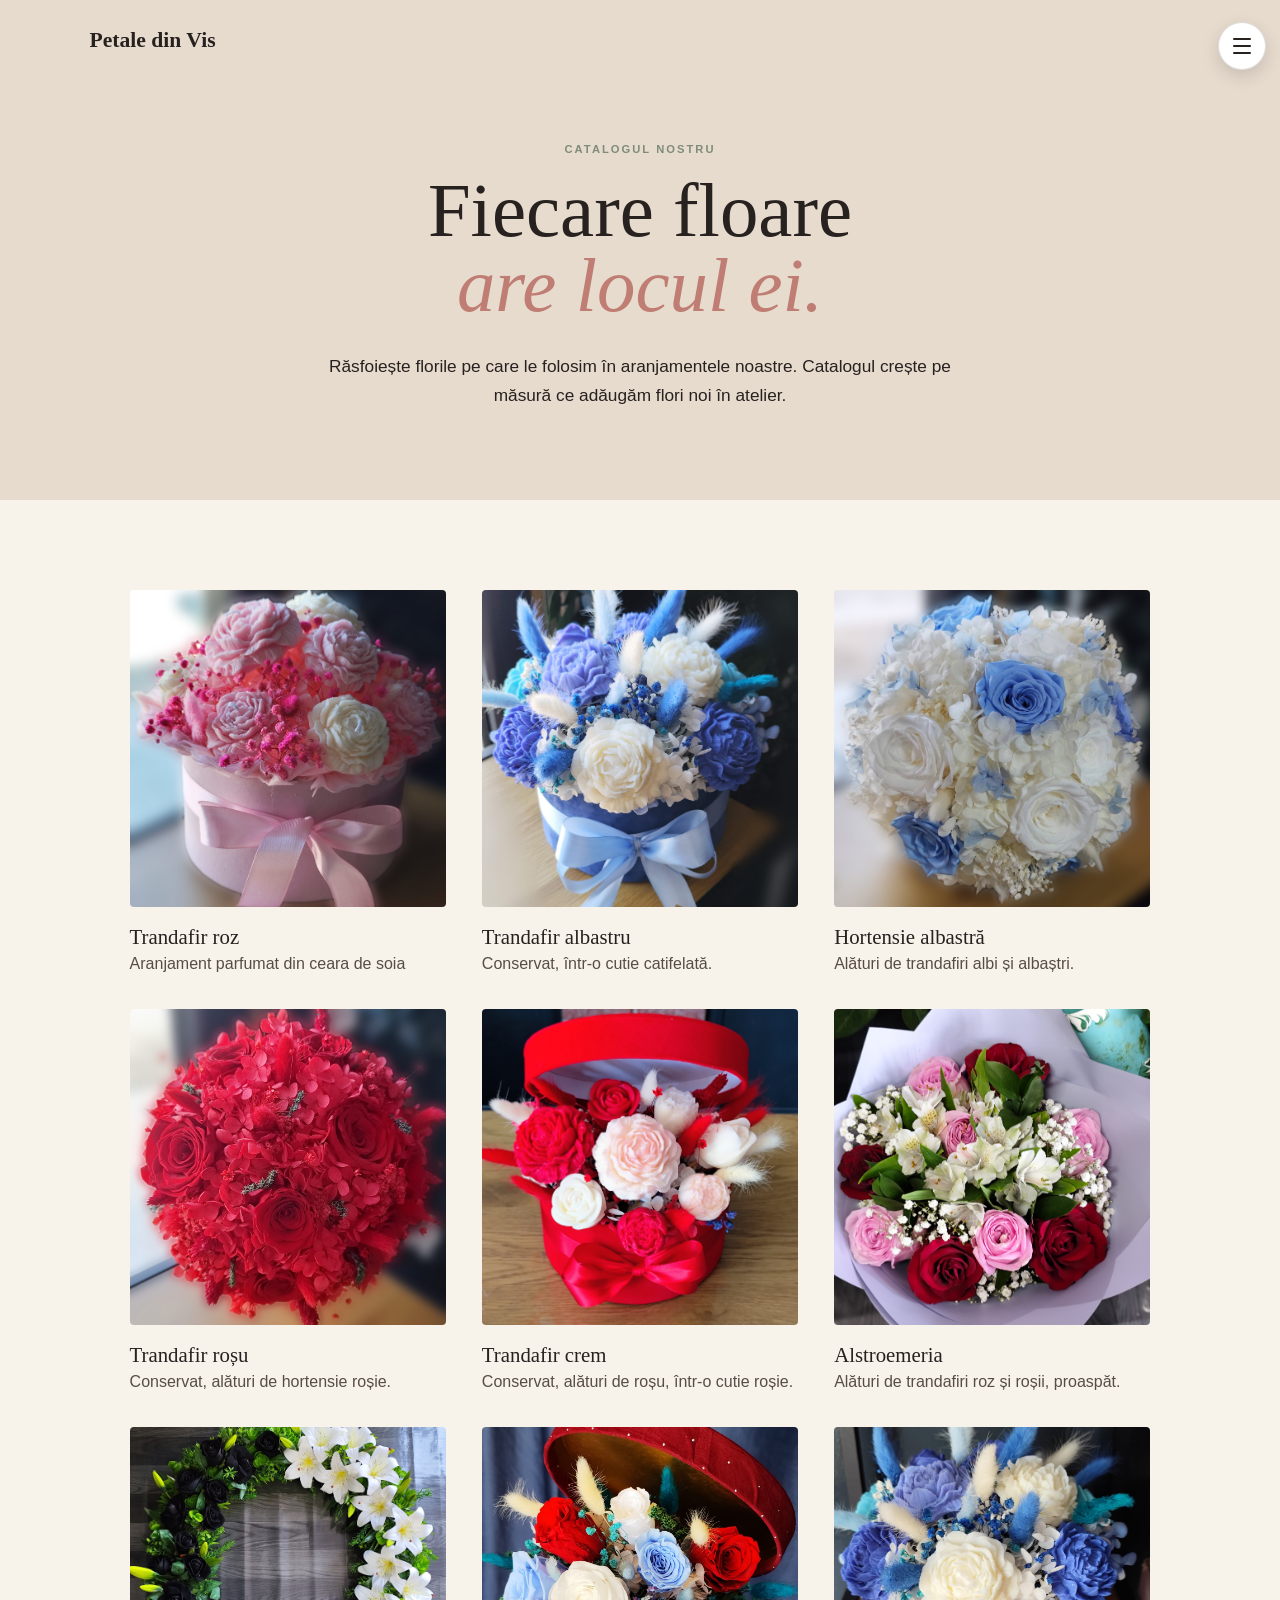
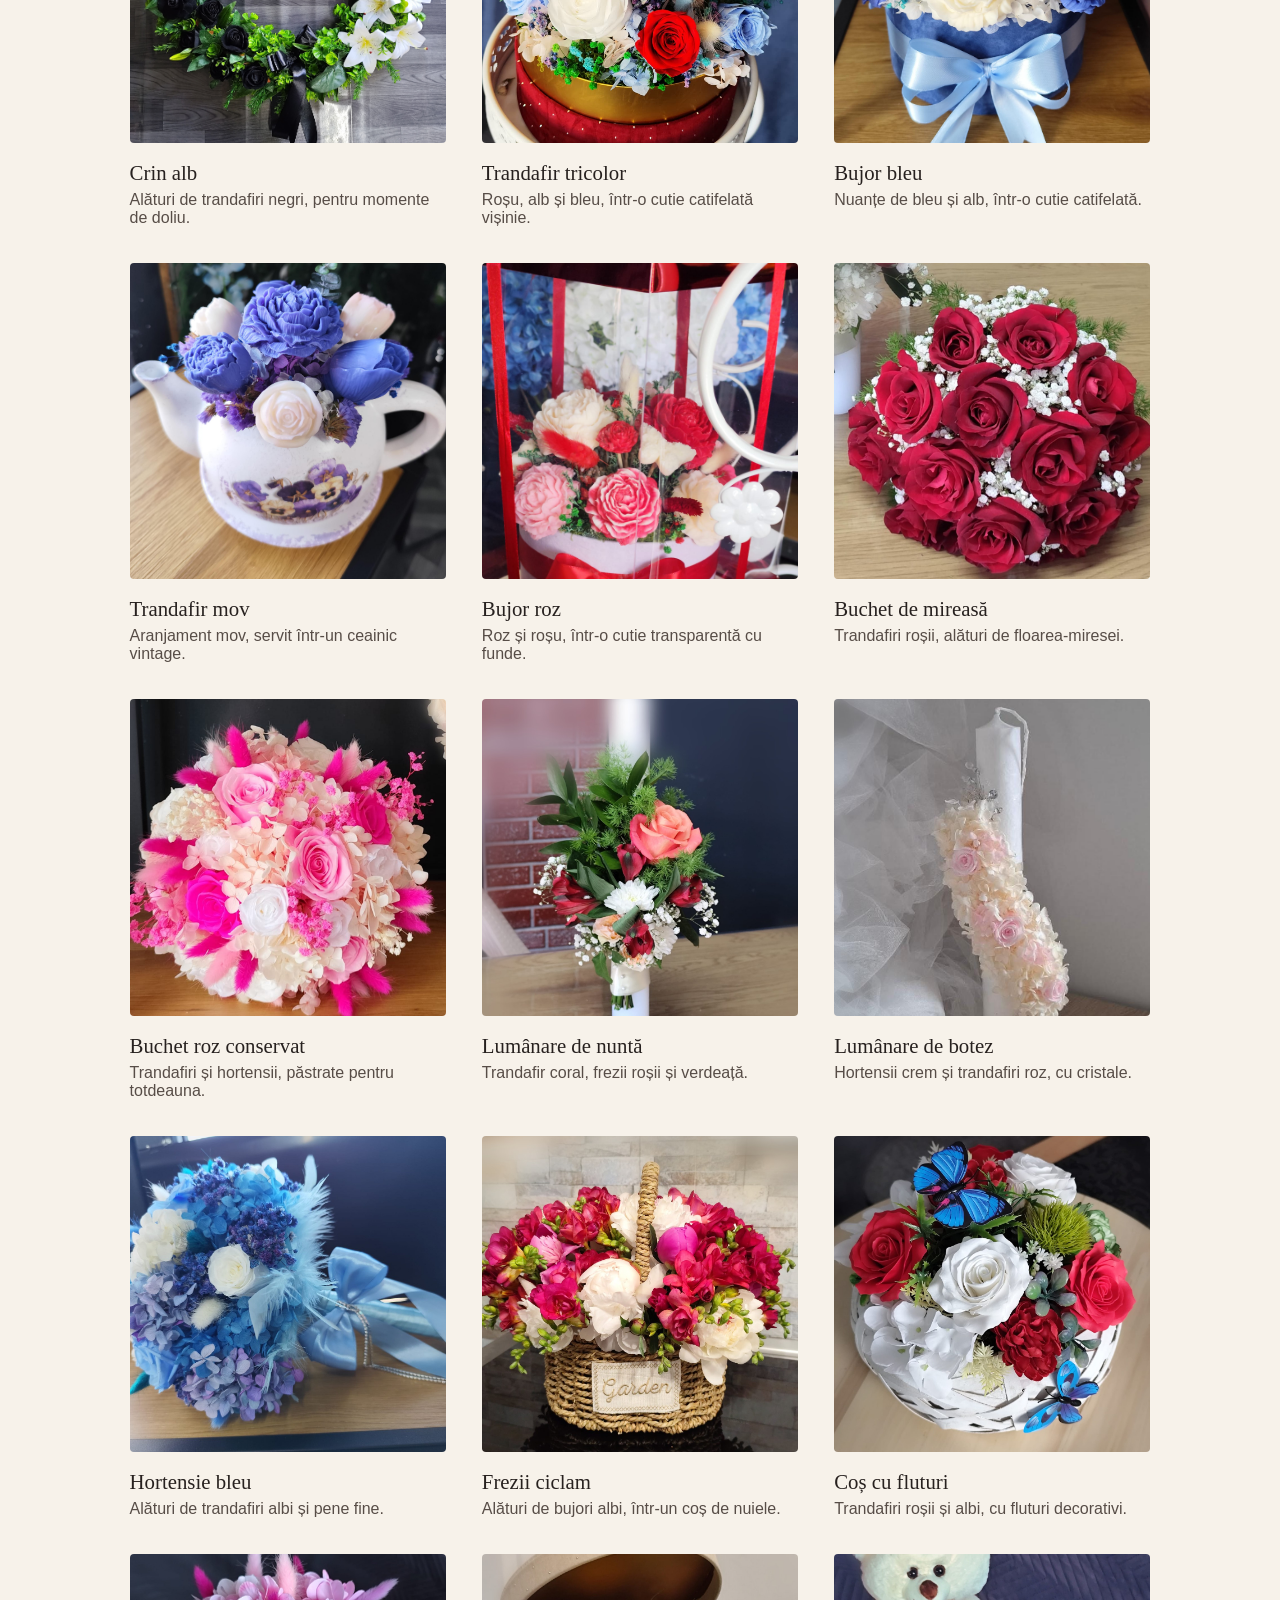
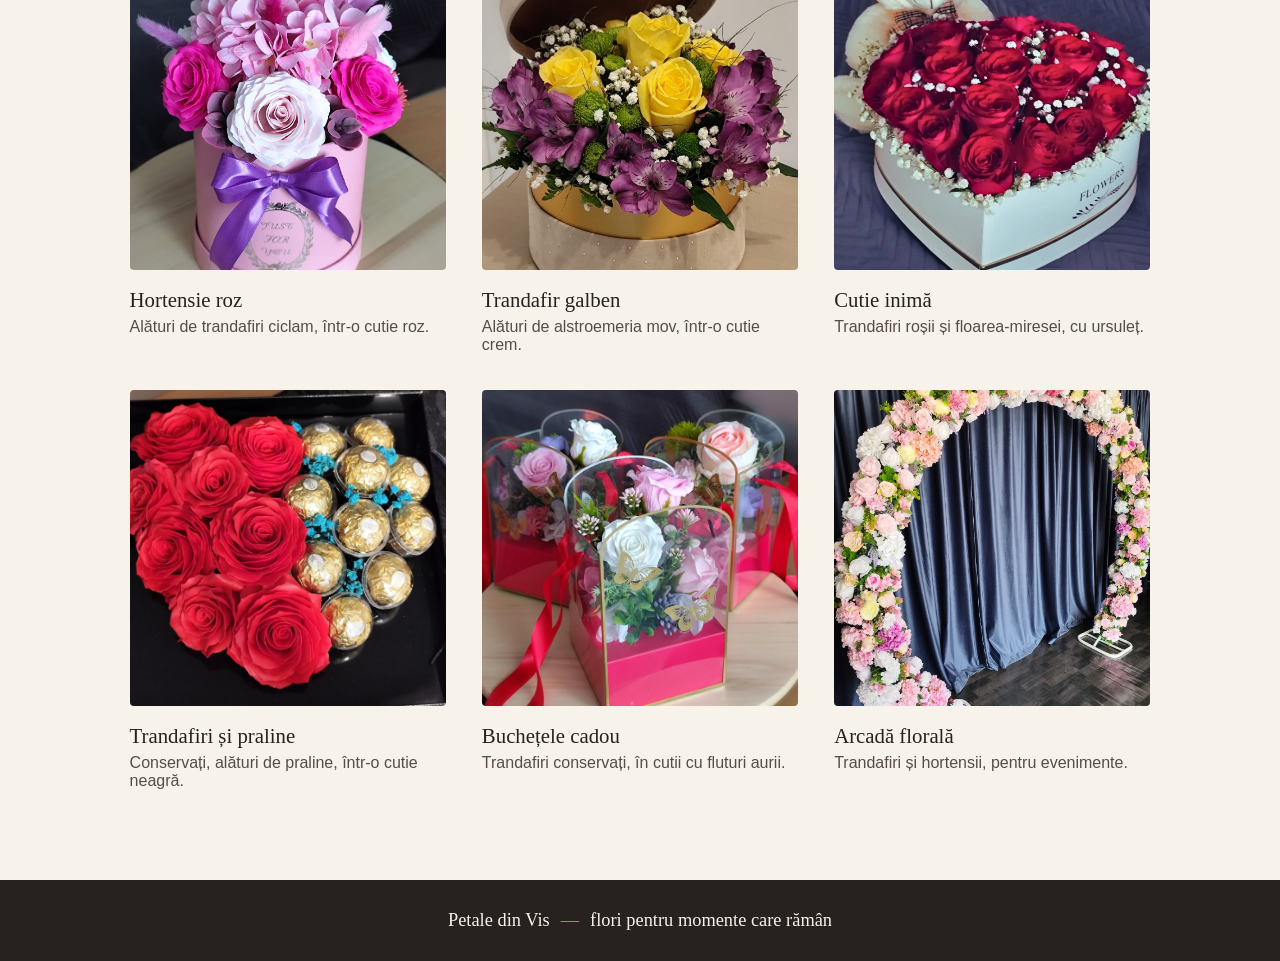
==== commit d68ff019: "Update description for pink rose item" ====
--- a/catalog.html
+++ b/catalog.html
@@ -85,7 +85,7 @@
         <article class="catalog-item">
           <img class="photo" src="buchet-roz-cutie.jpg" alt="Trandafir roz conservat" />
           <h3>Trandafir roz</h3>
-          <p>Conservat, într-o cutie cu fundă.</p>
+          <p>Aranjament parfumat din ceara de soia</p>
         </article>
         <article class="catalog-item">
           <img class="photo" src="buchet-albastru-cutie.jpg" alt="Trandafir albastru conservat" />
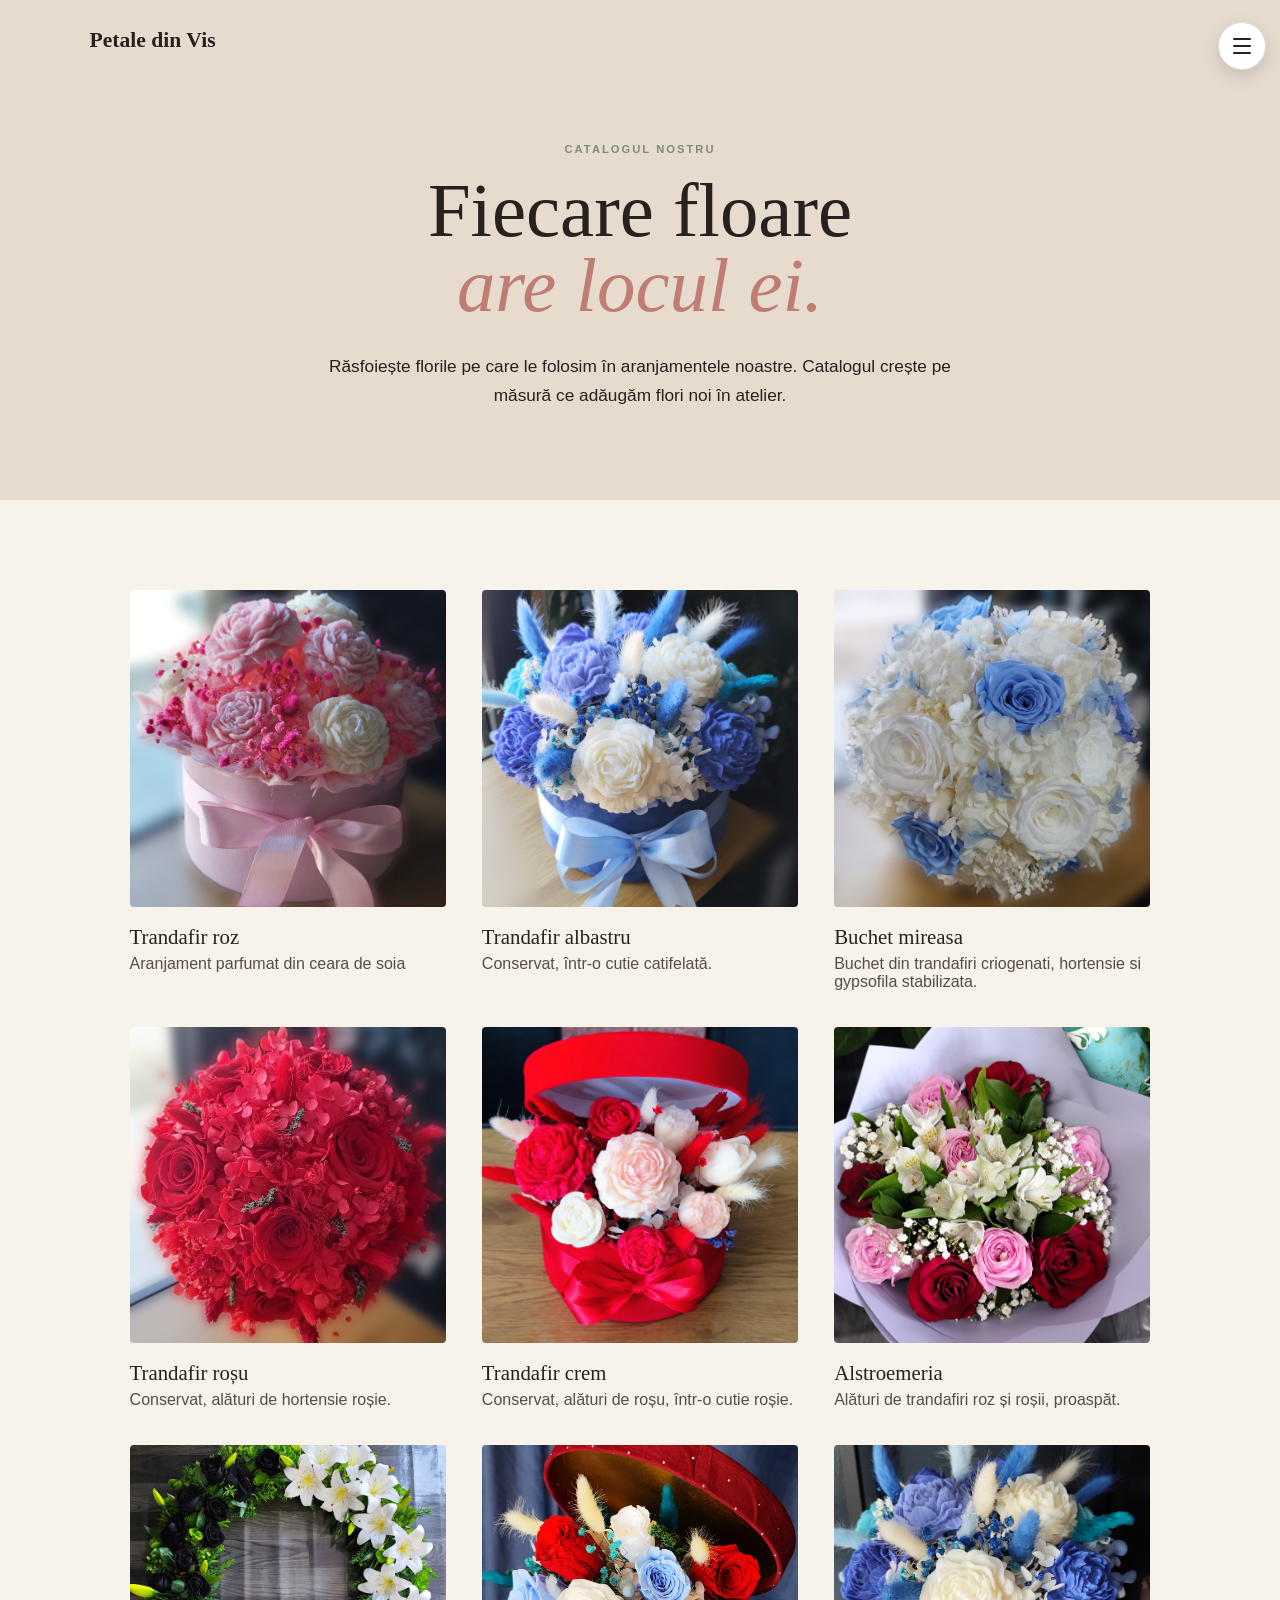
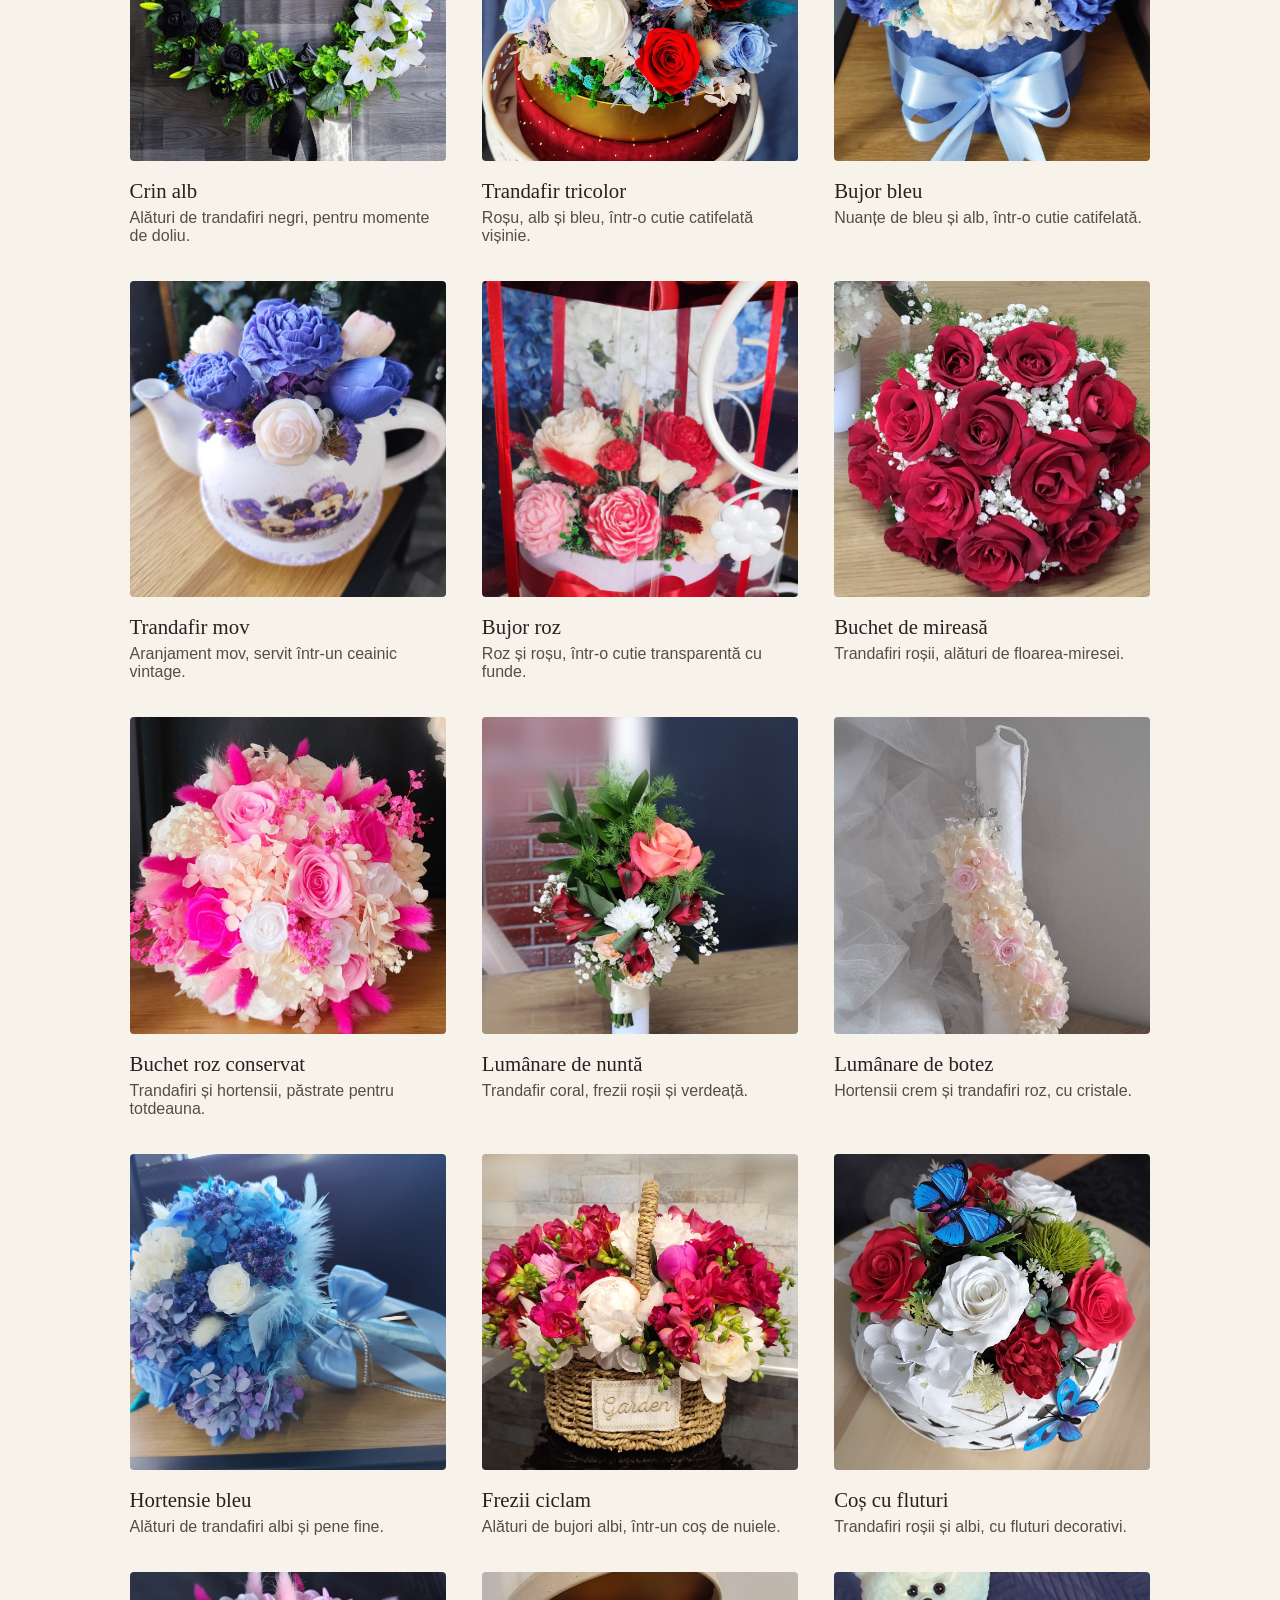
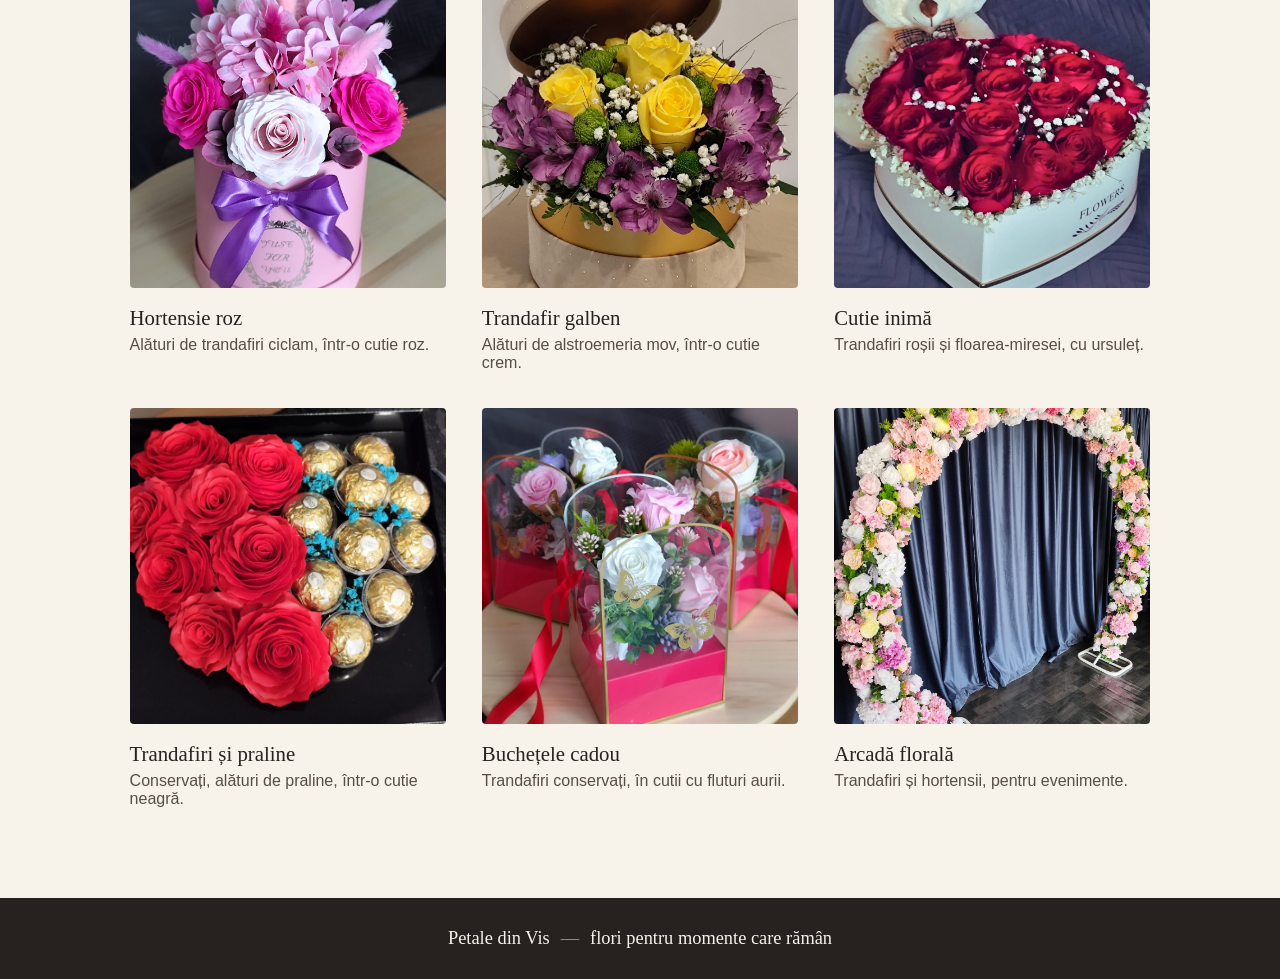
==== commit c8e0c42b: "Update catalog item details for wedding bouquet" ====
--- a/catalog.html
+++ b/catalog.html
@@ -94,8 +94,8 @@
         </article>
         <article class="catalog-item">
           <img class="photo" src="buchet-albastru.jpg" alt="Hortensie și trandafiri albaștri" />
-          <h3>Hortensie albastră</h3>
-          <p>Alături de trandafiri albi și albaștri.</p>
+          <h3>Buchet mireasa</h3>
+          <p>Buchet din trandafiri criogenati, hortensie si gypsofila stabilizata.</p>
         </article>
         <article class="catalog-item">
           <img class="photo" src="buchet-rosu.jpg" alt="Trandafir roșu conservat" />
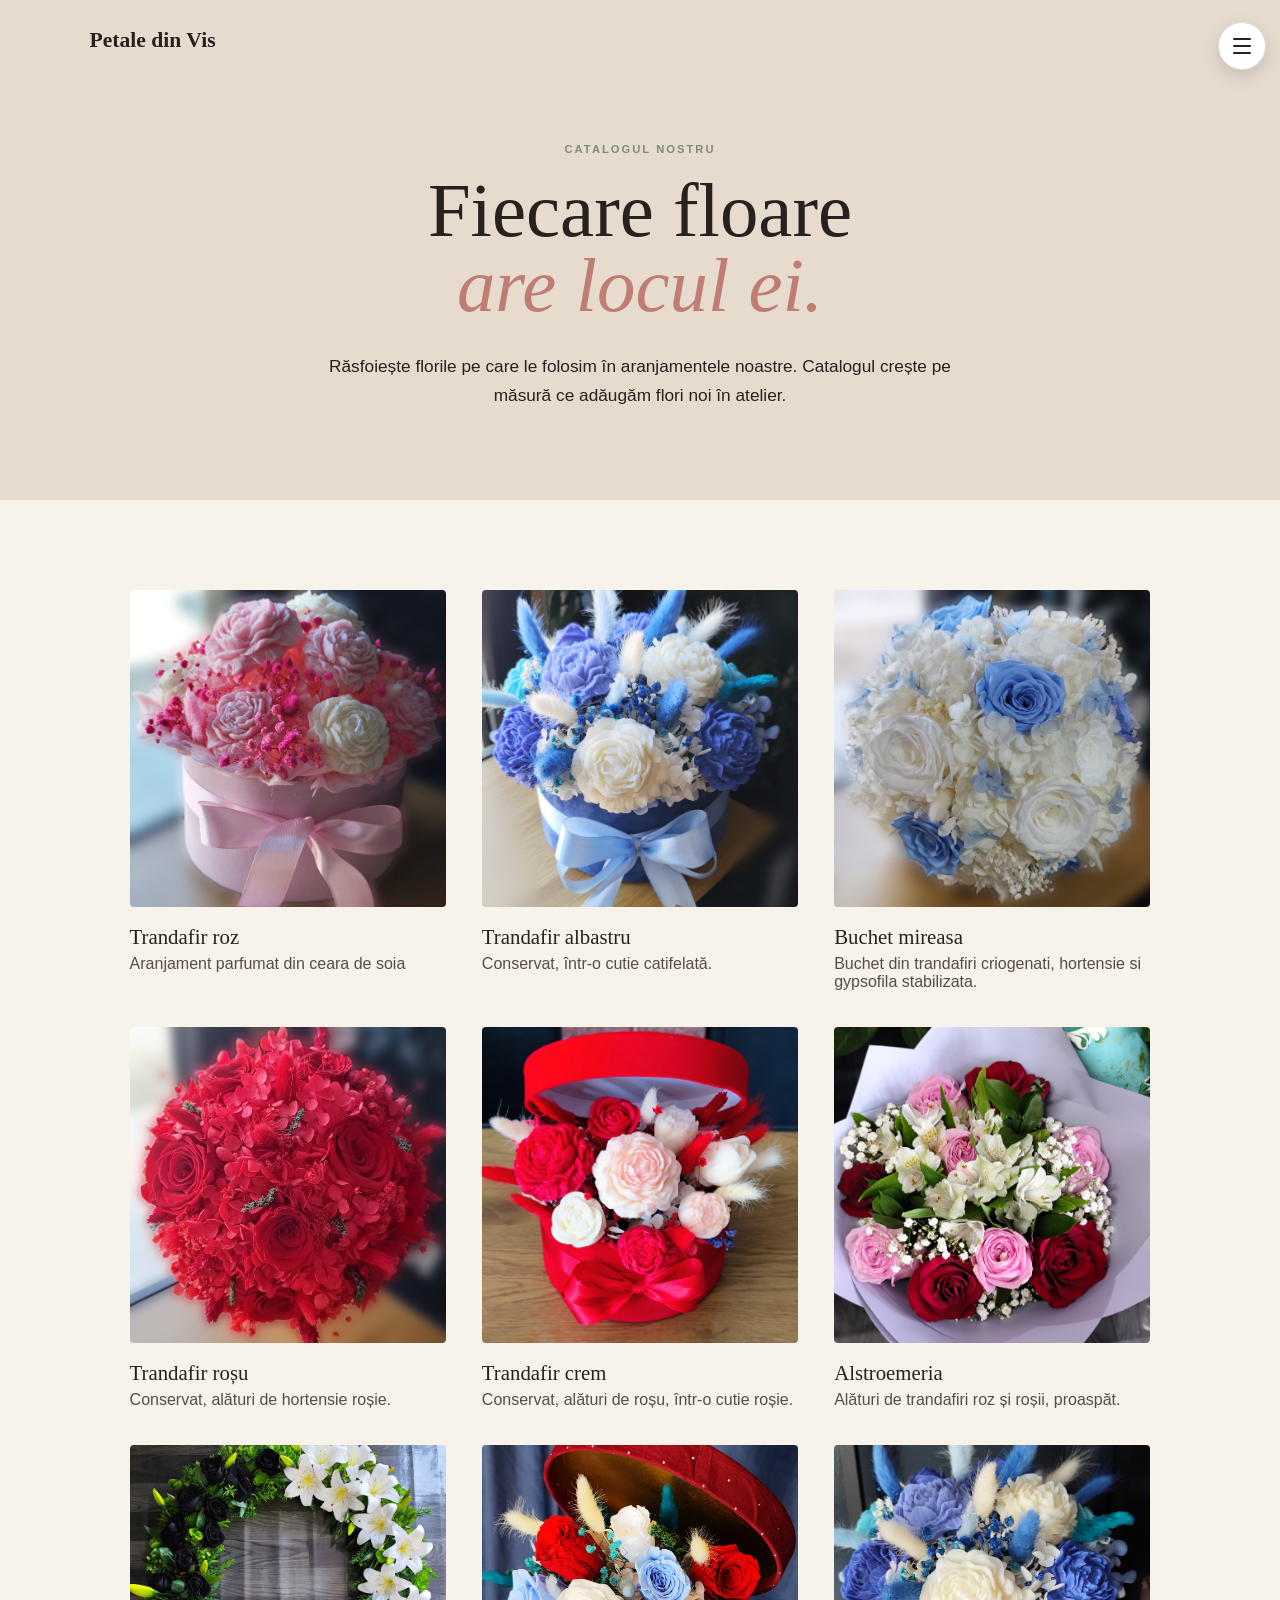
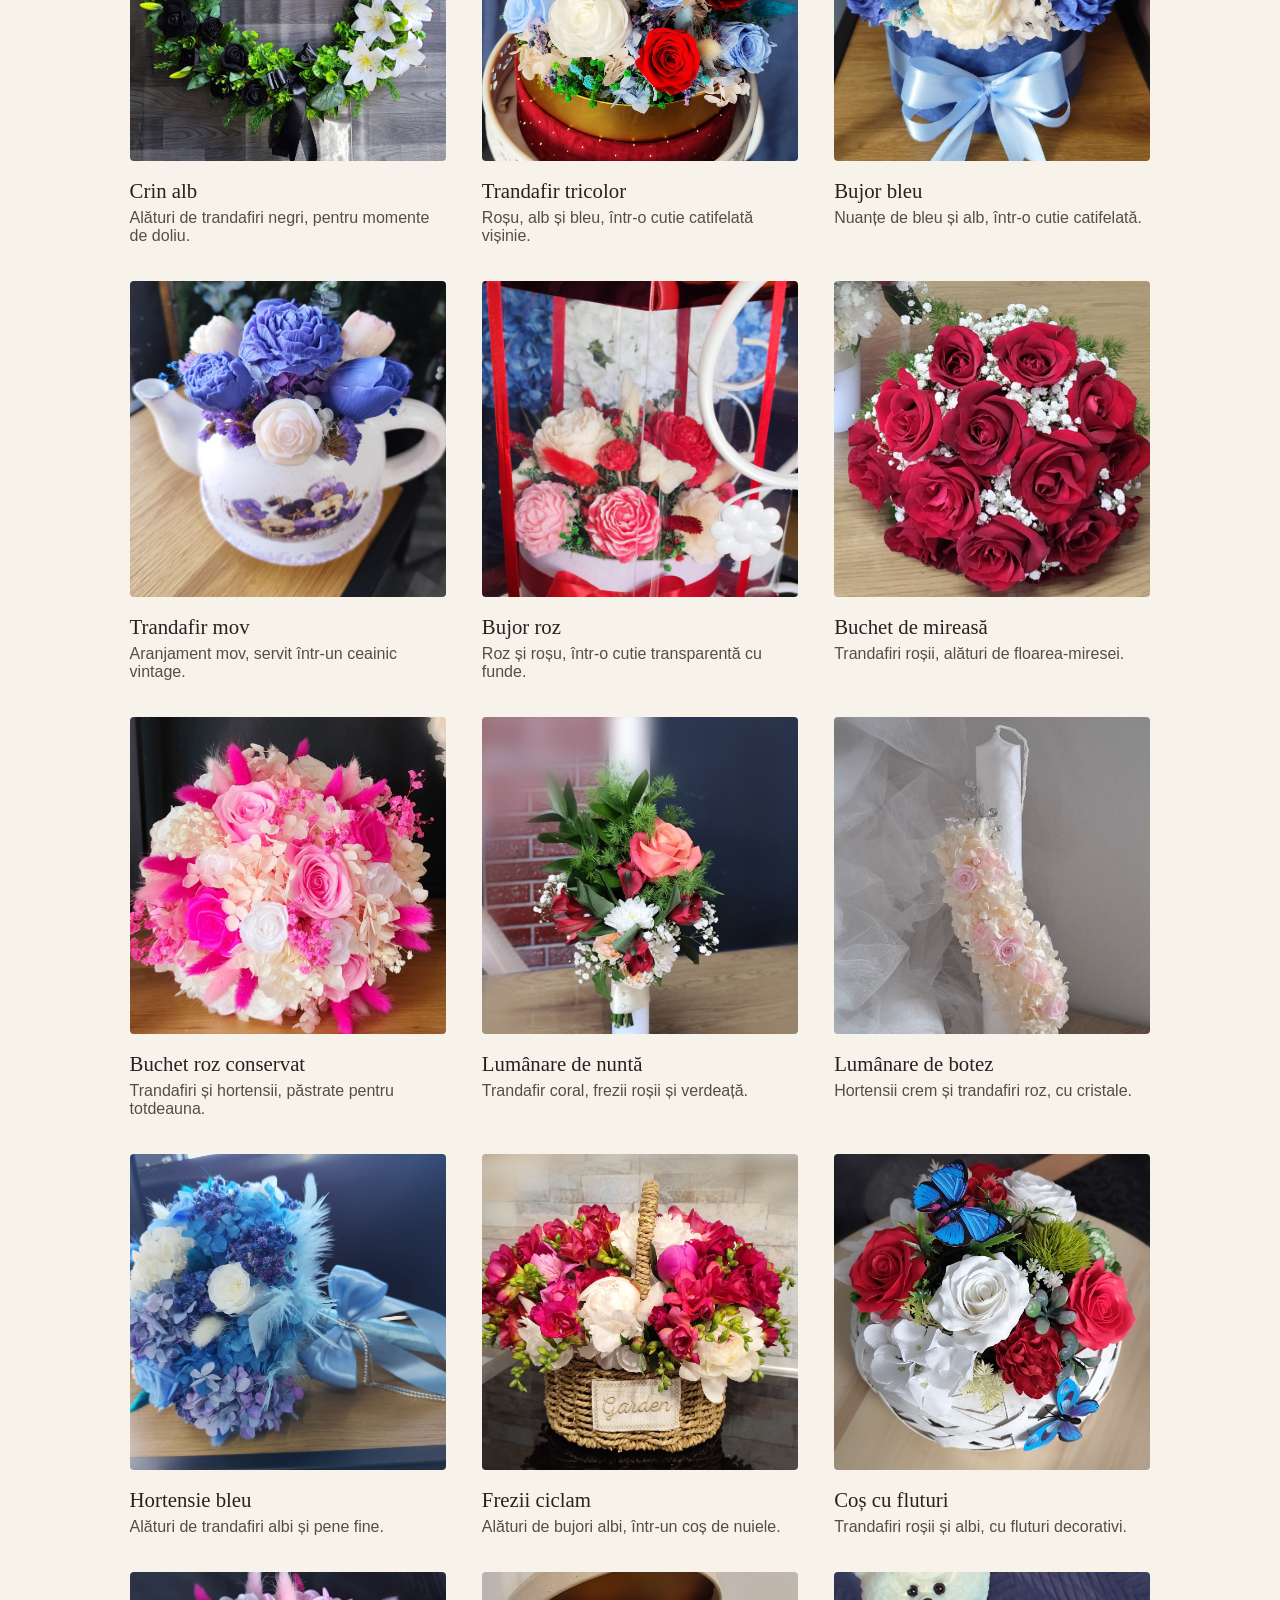
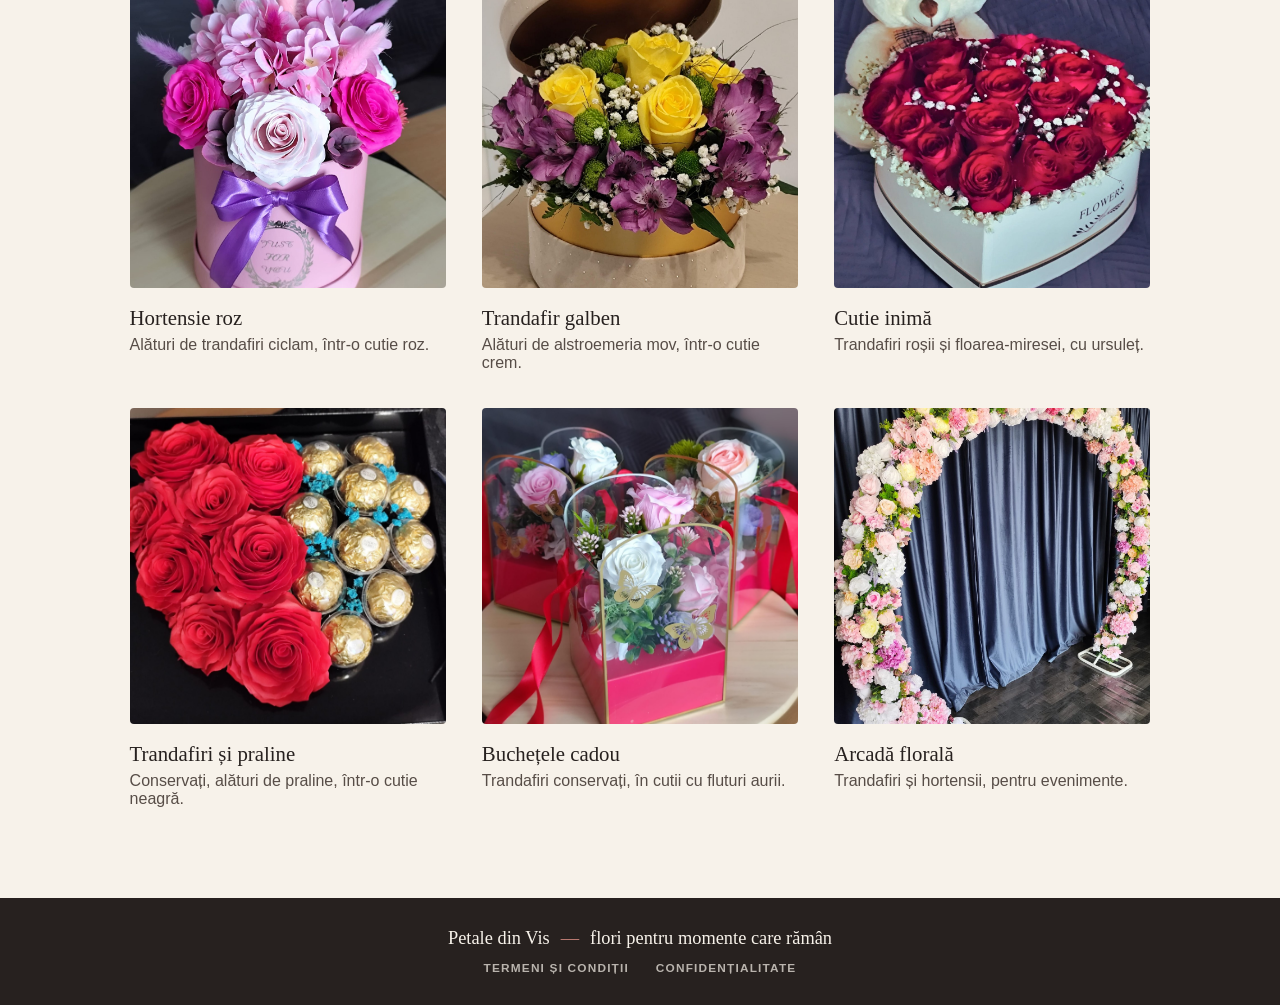
==== commit b3c5a7b1: "Add terms and privacy pages, linked from the footer Both pages reuse the existing head verbatim so t" ====
--- a/catalog.html
+++ b/catalog.html
@@ -205,7 +205,13 @@
       </section>
     </main>
 
-    <footer>Petale din Vis <span>—</span> flori pentru momente care rămân</footer>
+    <footer>
+      <p class="footer-tagline">Petale din Vis <span>—</span> flori pentru momente care rămân</p>
+      <p class="footer-links">
+        <a href="termeni.html">Termeni și condiții</a>
+        <a href="confidentialitate.html">Confidențialitate</a>
+      </p>
+    </footer>
     <script src="script.js"></script>
   </body>
 </html>
--- a/style.css
+++ b/style.css
@@ -90,6 +90,20 @@
 .contact-details strong { font-family: Georgia, "Times New Roman", serif; font-size: 1.35rem; font-weight: normal; }
 footer { background: var(--footer-bg); color: var(--footer-text); padding: 30px 7vw; text-align: center; font-family: Georgia, "Times New Roman", serif; font-size: 1.15rem; transition: background-color .25s ease, color .25s ease; }
 footer span { color: var(--rose); padding: 0 .4rem; }
+footer p { margin: 0; }
+.footer-links { margin-top: 12px; font-family: Arial, Helvetica, sans-serif; font-size: .74rem; font-weight: 700; letter-spacing: .1em; text-transform: uppercase; }
+.footer-links a { color: var(--footer-text); opacity: .7; text-decoration: none; padding: 0 .7rem; transition: opacity .2s ease, color .2s ease; }
+.footer-links a:hover { opacity: 1; color: var(--rose); }
+
+.legal { max-width: 740px; margin: 0 auto; padding: 80px 7vw 100px; }
+.legal h2 { font-size: clamp(1.35rem, 2.2vw, 1.8rem); margin: 42px 0 12px; }
+.legal h2:first-of-type { margin-top: 0; }
+.legal p, .legal li { line-height: 1.85; color: var(--muted); }
+.legal ul { padding-left: 1.15rem; margin: 0 0 18px; }
+.legal li { margin-bottom: 10px; }
+.legal a { color: var(--rose); }
+.legal strong { color: var(--ink); }
+.legal-updated { font-size: .82rem; letter-spacing: .04em; color: var(--muted-2); margin-bottom: 42px; }
 .catalog-hero { background: var(--bg-alt); padding: 28px 7vw 90px; }
 .catalog-intro { max-width: 640px; margin: 90px auto 0; text-align: center; }
 .catalog-intro h1 { font-size: clamp(3rem, 6vw, 5.2rem); }
@@ -190,6 +204,10 @@
   .catalog-hero { padding: 20px 6vw 60px; }
   .catalog-intro { margin-top: 60px; }
   .catalog-grid { padding: 60px 8vw; gap: 28px; }
+  .legal { padding: 55px 8vw 75px; }
+  .legal h2 { margin: 34px 0 10px; }
+  .legal-updated { margin-bottom: 32px; }
+  .footer-links a { display: inline-block; padding: 4px .7rem; }
   .menu-toggle { width: 42px; height: 42px; right: max(12px, env(safe-area-inset-right)); }
   .site-menu { height: 15vh; min-height: 260px; flex-direction: column; align-items: flex-start; justify-content: center; gap: 16px; padding: 20px 6vw; padding-right: calc(6vw + 54px); padding-top: max(20px, env(safe-area-inset-top)); }
   .site-menu__divider { display: none; }
